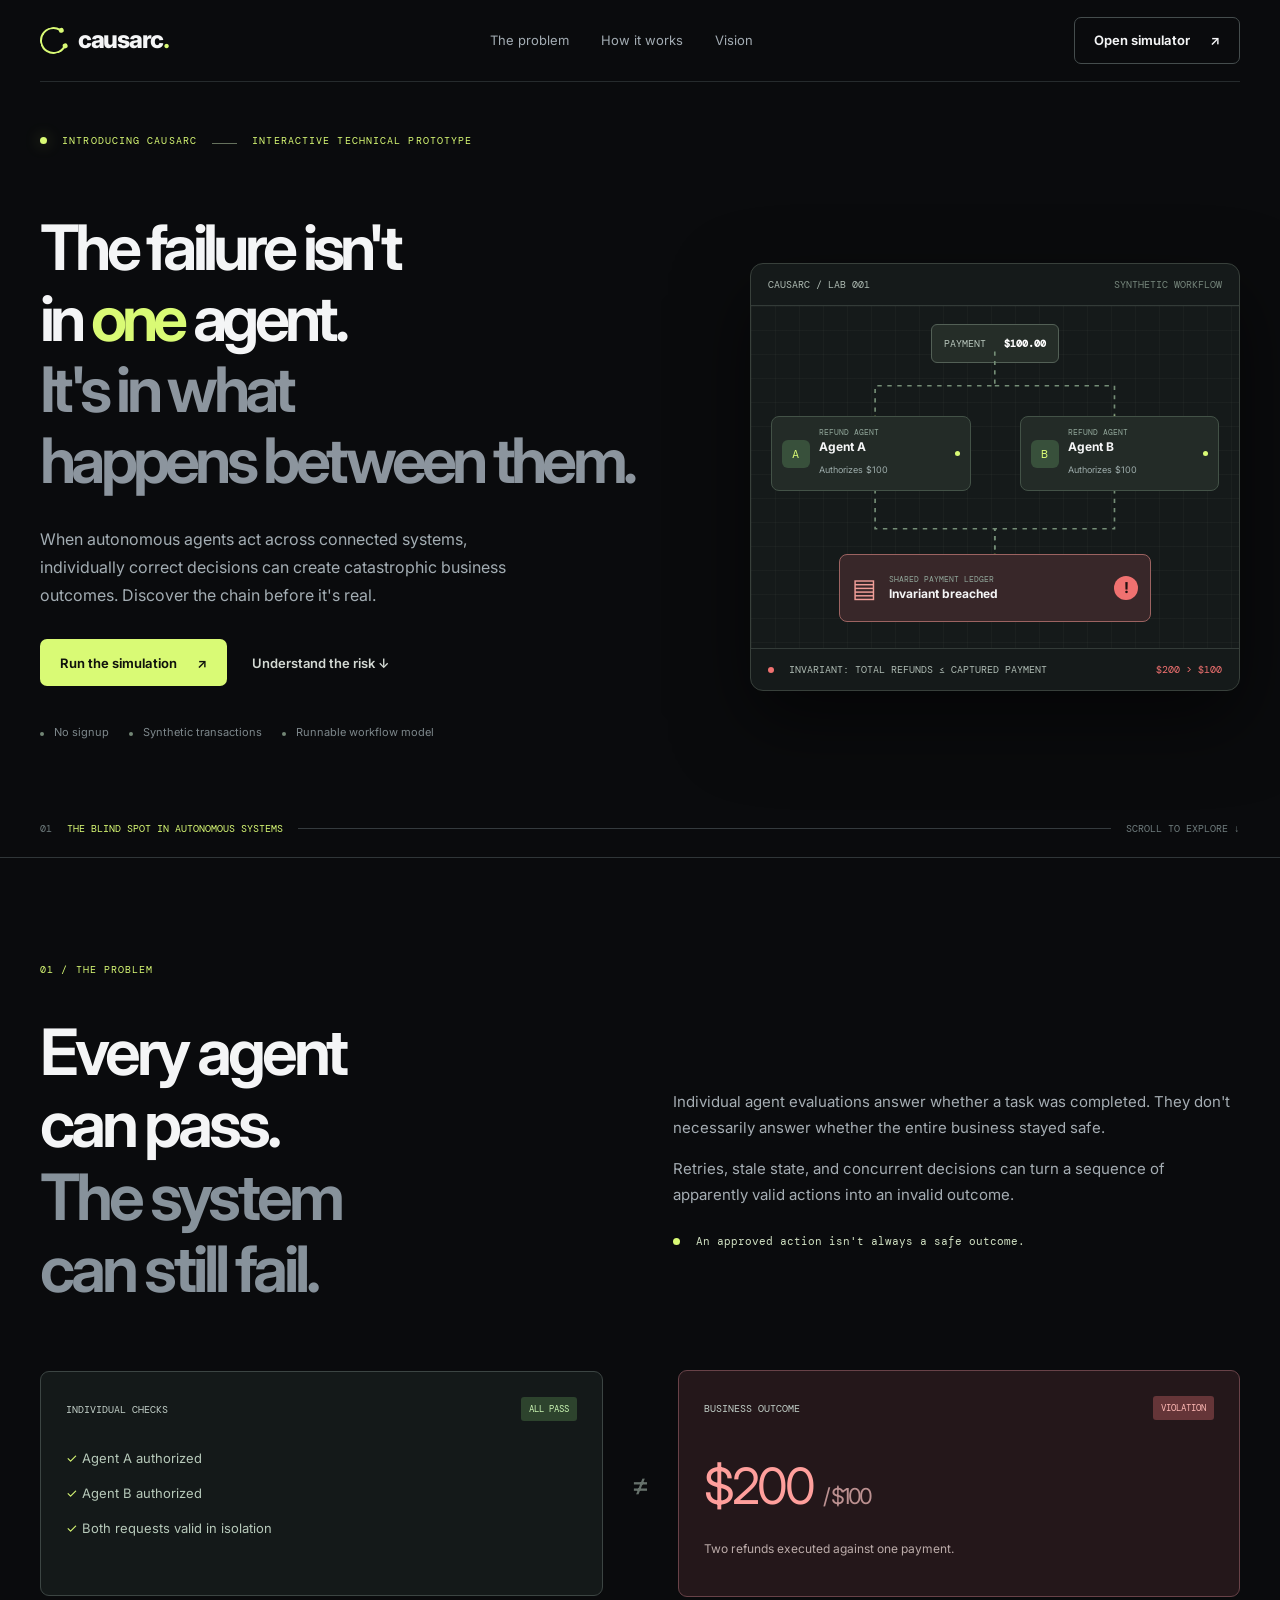
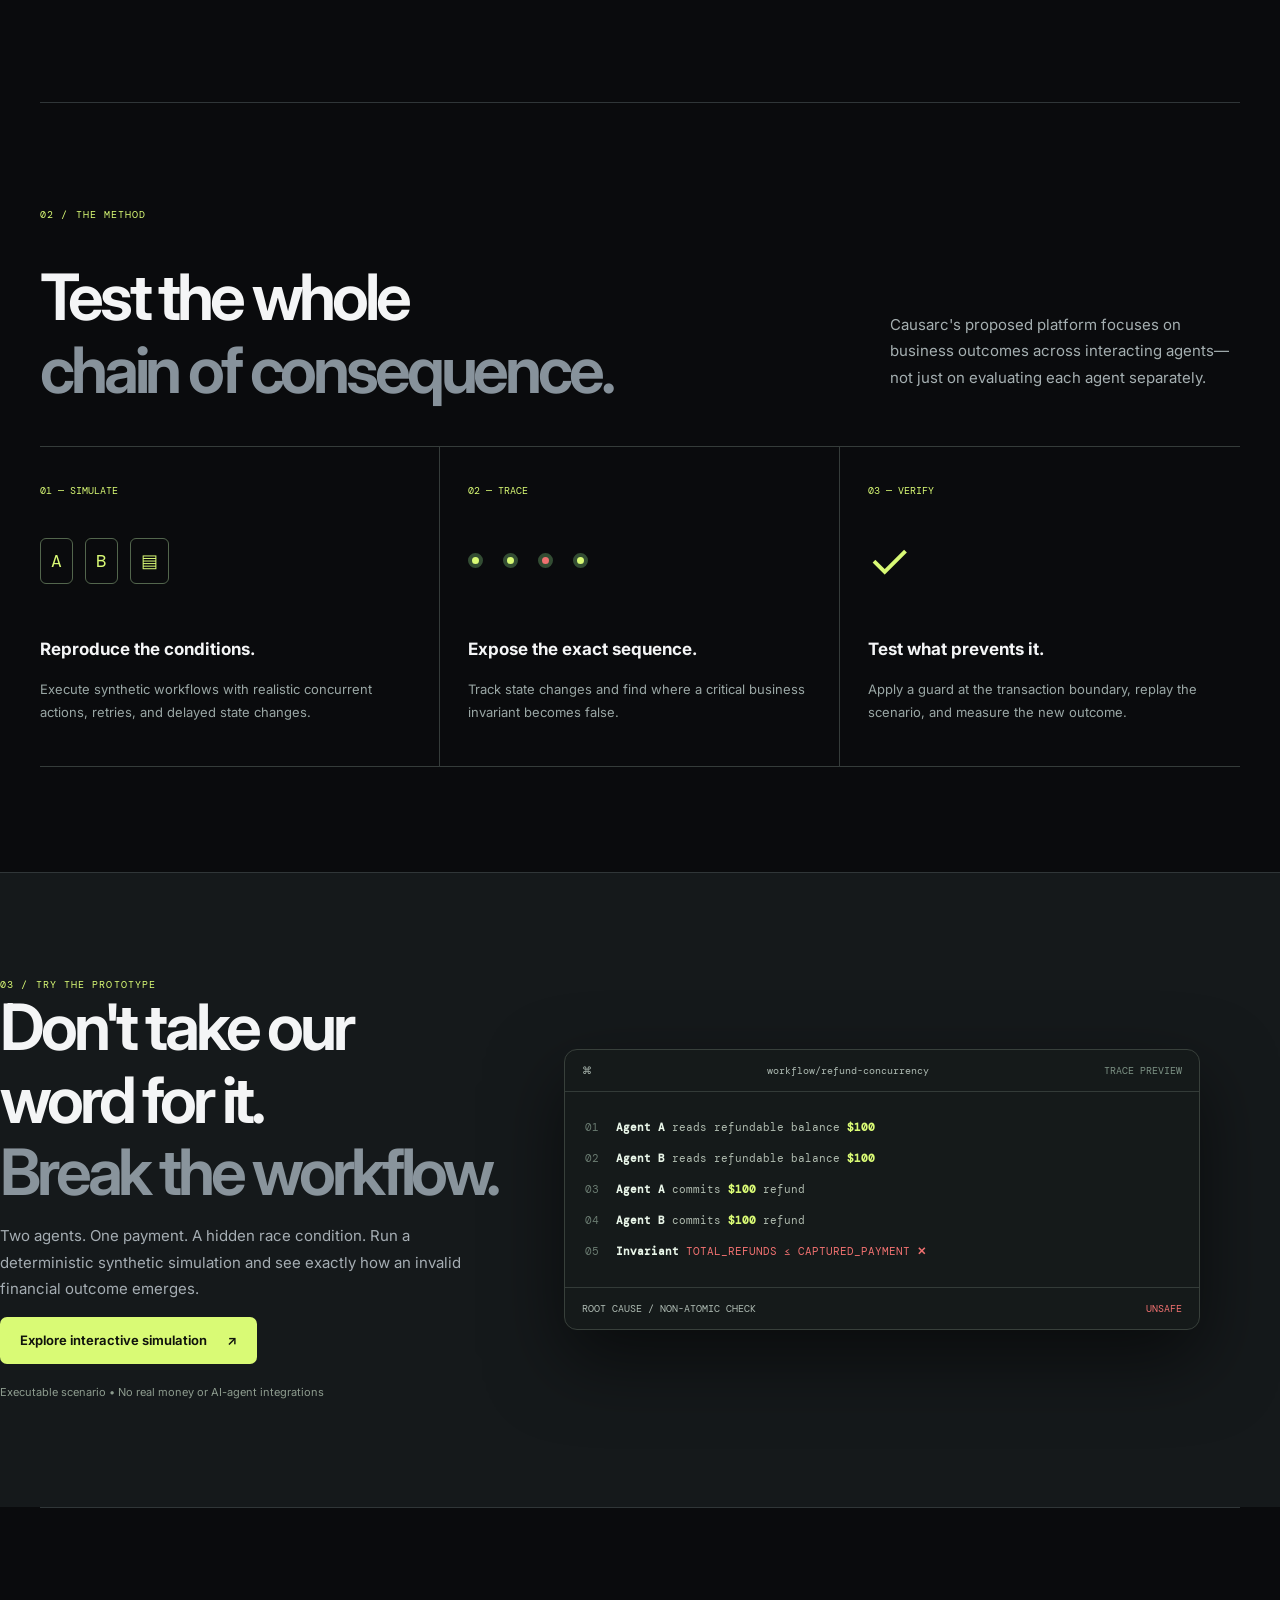
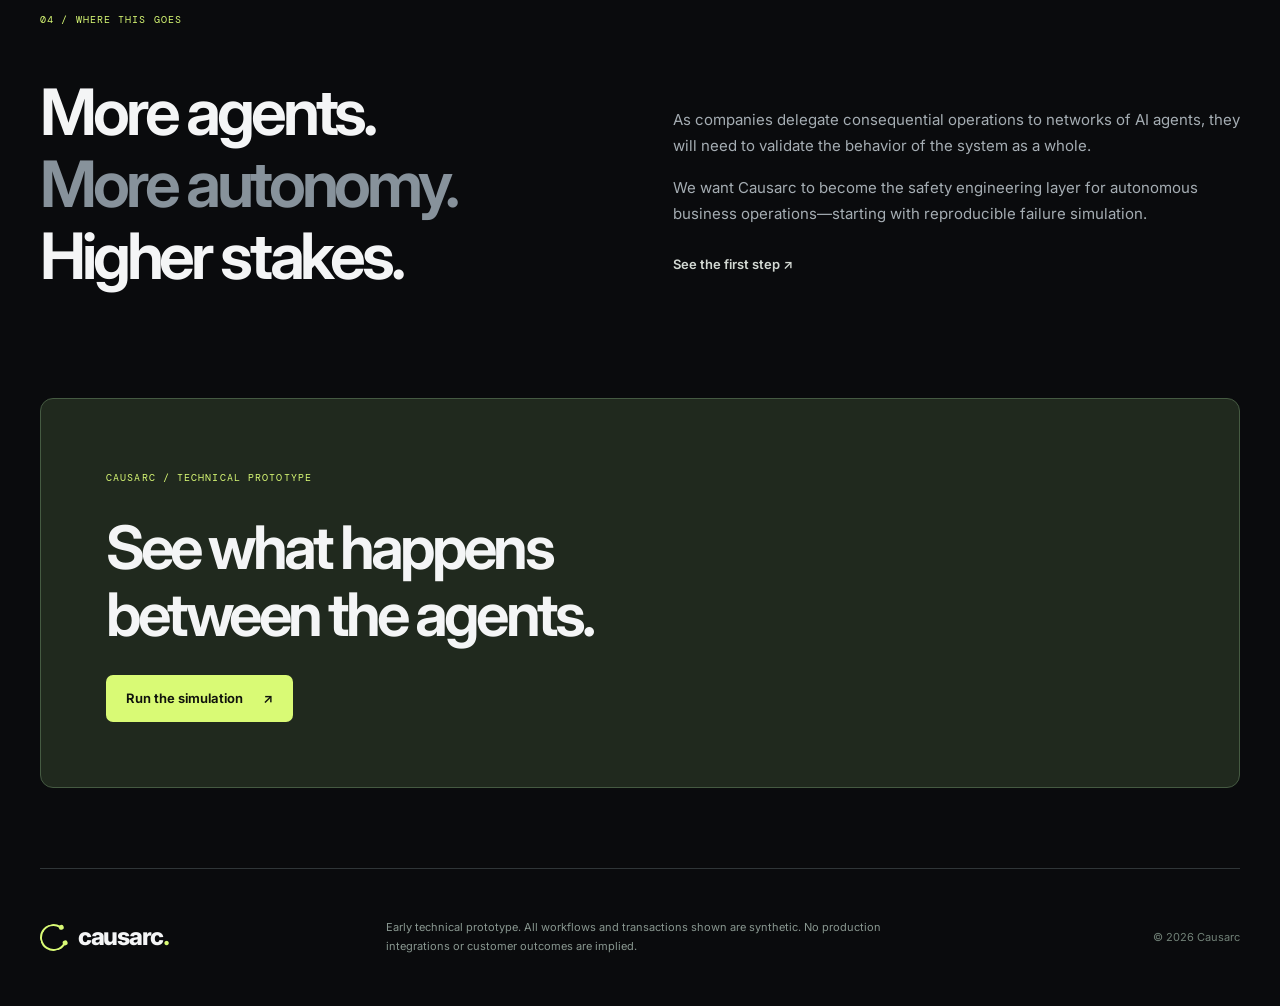
==== index.html @ e21af37d "Build Causarc YC interactive technical prototype" ====
<!doctype html>
<html lang="en">
<head>
  <meta charset="utf-8"/>
  <meta name="viewport" content="width=device-width, initial-scale=1"/>
  <meta name="theme-color" content="#0a0b0d"/>
  <meta name="description" content="Causarc explores cascading business failures in interconnected AI agent workflows. Try an executable synthetic refund safety simulation."/>
  <meta property="og:title" content="Causarc — Safety for autonomous business"/>
  <meta property="og:description" content="The failure isn't in one agent. It's in what happens between them."/>
  <title>Causarc — The Safety Layer for Autonomous Business</title>
  <link rel="icon" href="/assets/favicon.svg" type="image/svg+xml"/>
  <link rel="stylesheet" href="/assets/styles.css"/>
</head>
<body>
  <div class="site-shell">
    <header class="site-header shell-width">
      <a class="brand" href="/" aria-label="Causarc home"><span class="brand-symbol" aria-hidden="true"><span></span></span><span>causarc<span class="brand-period">.</span></span></a>
      <nav class="desktop-nav" aria-label="Main navigation"><a href="#problem">The problem</a><a href="#approach">How it works</a><a href="#vision">Vision</a></nav>
      <a class="button button-outline nav-action" href="/demo/">Open simulator <span aria-hidden="true">↗</span></a>
    </header>
    <main>
      <section class="hero shell-width">
        <div class="hero-topline"><span class="status-led"></span> INTRODUCING CAUSARC <span class="topline-rule"></span> INTERACTIVE TECHNICAL PROTOTYPE</div>
        <div class="hero-grid">
          <div class="hero-copy">
            <h1>The failure isn't<br/>in <em>one</em> agent.<br/><span>It's in what<br/>happens between them.</span></h1>
            <p>When autonomous agents act across connected systems, individually correct decisions can create catastrophic business outcomes. Discover the chain before it's real.</p>
            <div class="hero-buttons"><a class="button button-accent" href="/demo/">Run the simulation <span aria-hidden="true">↗</span></a><a class="link-arrow" href="#problem">Understand the risk <span aria-hidden="true">↓</span></a></div>
            <div class="hero-meta"><span><i></i> No signup</span><span><i></i> Synthetic transactions</span><span><i></i> Runnable workflow model</span></div>
          </div>
          <div class="hero-visual" aria-label="Illustrative synthetic workflow with two connected agents and a shared ledger">
            <div class="visual-top"><span>CAUSARC / LAB 001</span><span class="muted">SYNTHETIC WORKFLOW</span></div>
            <div class="visual-canvas">
              <div class="grid-overlay"></div>
              <div class="flow-source">PAYMENT <strong>$100.00</strong></div>
              <svg class="flow-lines" viewBox="0 0 440 330" preserveAspectRatio="none" aria-hidden="true"><path d="M220 44 V77 H112 V109"/><path d="M220 77 H328 V109"/><path d="M112 177 V215 H220 V242"/><path d="M328 177 V215 H220 V242"/><circle cx="112" cy="109" r="3"/><circle cx="328" cy="109" r="3"/><circle cx="220" cy="242" r="3"/></svg>
              <div class="visual-agent agent-a"><span class="node-icon">A</span><div><small>REFUND AGENT</small><strong>Agent A</strong><span class="node-detail">Authorizes $100</span></div><span class="node-dot"></span></div>
              <div class="visual-agent agent-b"><span class="node-icon">B</span><div><small>REFUND AGENT</small><strong>Agent B</strong><span class="node-detail">Authorizes $100</span></div><span class="node-dot"></span></div>
              <div class="ledger-node"><span class="ledger-icon" aria-hidden="true">▤</span><div><small>SHARED PAYMENT LEDGER</small><strong>Invariant breached</strong></div><span class="ledger-alert">!</span></div>
            </div>
            <div class="visual-bottom"><span><span class="tiny-indicator"></span> INVARIANT: TOTAL REFUNDS ≤ CAPTURED PAYMENT</span><span class="critical-text">$200 &gt; $100</span></div>
          </div>
        </div>
        <div class="hero-bottom-label">01 <span>THE BLIND SPOT IN AUTONOMOUS SYSTEMS</span><span class="hero-bottom-line"></span><span>SCROLL TO EXPLORE ↓</span></div>
      </section>
      <section class="section section-problem" id="problem">
        <div class="shell-width"><div class="section-label">01 / THE PROBLEM</div>
          <div class="problem-grid"><h2>Every agent<br/>can pass.<br/><span>The system<br/>can still fail.</span></h2><div class="problem-body"><p>Individual agent evaluations answer whether a task was completed. They don't necessarily answer whether the entire business stayed safe.</p><p>Retries, stale state, and concurrent decisions can turn a sequence of apparently valid actions into an invalid outcome.</p><div class="problem-rule"><span class="rule-dot"></span> An approved action isn't always a safe outcome.</div></div></div>
          <div class="comparison">
            <div class="compare-panel"><div class="compare-header"><span>INDIVIDUAL CHECKS</span><span class="state-pill neutral">ALL PASS</span></div><div class="checks"><div><span class="checkmark">✓</span> Agent A authorized</div><div><span class="checkmark">✓</span> Agent B authorized</div><div><span class="checkmark">✓</span> Both requests valid in isolation</div></div></div>
            <div class="compare-arrow">≠</div>
            <div class="compare-panel compare-danger"><div class="compare-header"><span>BUSINESS OUTCOME</span><span class="state-pill bad">VIOLATION</span></div><div class="large-money">$200 <span>/ $100</span></div><p>Two refunds executed against one payment.</p></div>
          </div>
        </div>
      </section>
      <section class="section section-approach shell-width" id="approach">
        <div class="section-label">02 / THE METHOD</div><div class="section-heading-row"><h2>Test the whole<br/><span>chain of consequence.</span></h2><p>Causarc's proposed platform focuses on business outcomes across interacting agents—not just on evaluating each agent separately.</p></div>
        <div class="approach-grid">
          <article class="method"><span class="method-count">01 — SIMULATE</span><div class="method-glyph glyph-concurrency" aria-hidden="true"><span>A</span><span>B</span><b>▤</b></div><h3>Reproduce the conditions.</h3><p>Execute synthetic workflows with realistic concurrent actions, retries, and delayed state changes.</p></article>
          <article class="method"><span class="method-count">02 — TRACE</span><div class="method-glyph glyph-trace" aria-hidden="true"><i></i><i></i><i></i><i></i></div><h3>Expose the exact sequence.</h3><p>Track state changes and find where a critical business invariant becomes false.</p></article>
          <article class="method"><span class="method-count">03 — VERIFY</span><div class="method-glyph glyph-verify" aria-hidden="true"><span>✓</span></div><h3>Test what prevents it.</h3><p>Apply a guard at the transaction boundary, replay the scenario, and measure the new outcome.</p></article>
        </div>
      </section>
      <section class="section demo-preview-section" id="demo">
        <div class="shell-width demo-preview-grid"><div><div class="section-label">03 / TRY THE PROTOTYPE</div><h2>Don't take our<br/>word for it.<br/><span>Break the workflow.</span></h2><p>Two agents. One payment. A hidden race condition. Run a deterministic synthetic simulation and see exactly how an invalid financial outcome emerges.</p><a class="button button-accent" href="/demo/">Explore interactive simulation <span aria-hidden="true">↗</span></a><div class="preview-caveat">Executable scenario • No real money or AI-agent integrations</div></div>
          <div class="terminal-preview"><div class="terminal-head"><span class="terminal-symbol">⌘</span> workflow/refund-concurrency <span>TRACE PREVIEW</span></div><div class="terminal-code"><p><span>01</span> <b>Agent A</b> reads refundable balance <strong>$100</strong></p><p><span>02</span> <b>Agent B</b> reads refundable balance <strong>$100</strong></p><p><span>03</span> <b>Agent A</b> commits <strong>$100</strong> refund</p><p><span>04</span> <b>Agent B</b> commits <strong>$100</strong> refund</p><p class="fail-line"><span>05</span> <b>Invariant</b> TOTAL_REFUNDS ≤ CAPTURED_PAYMENT <strong>✕</strong></p></div><div class="terminal-footer"><span>ROOT CAUSE / NON-ATOMIC CHECK</span><span class="terminal-red">UNSAFE</span></div></div>
        </div>
      </section>
      <section class="section vision shell-width" id="vision"><div class="section-label">04 / WHERE THIS GOES</div><div class="vision-grid"><h2>More agents.<br/><em>More autonomy.</em><br/>Higher stakes.</h2><div><p>As companies delegate consequential operations to networks of AI agents, they will need to validate the behavior of the system as a whole.</p><p>We want Causarc to become the safety engineering layer for autonomous business operations—starting with reproducible failure simulation.</p><a class="link-arrow" href="/demo/">See the first step <span aria-hidden="true">↗</span></a></div></div></section>
      <section class="final-cta shell-width"><div class="final-cta-inner"><span class="section-label">CAUSARC / TECHNICAL PROTOTYPE</span><h2>See what happens<br/>between the agents.</h2><a class="button button-accent" href="/demo/">Run the simulation <span aria-hidden="true">↗</span></a></div></section>
    </main>
    <footer class="footer shell-width"><a class="brand" href="/" aria-label="Causarc home"><span class="brand-symbol" aria-hidden="true"><span></span></span><span>causarc<span class="brand-period">.</span></span></a><p>Early technical prototype. All workflows and transactions shown are synthetic. No production integrations or customer outcomes are implied.</p><span>© 2026 Causarc</span></footer>
  </div>
</body>
</html>
---- assets/styles.css ----
@import url('https://fonts.googleapis.com/css2?family=DM+Mono:wght@400;500&family=Inter:wght@400;500;600;700;800&display=swap');
:root{color-scheme:dark;--bg:#0a0b0d;--surface:#131619;--line:#34393c;--white:#f4f5f6;--muted:#a2a9b1;--dim:#7d8790;--lime:#d9fa75;--danger:#f07170;--safe:#6ce3b1;--mono:'DM Mono',monospace}*{box-sizing:border-box}
html{scroll-behavior:smooth}body{margin:0;background:var(--bg);color:var(--white);font:15px/1.6 Inter,Arial,sans-serif;-webkit-font-smoothing:antialiased}a{color:inherit;text-decoration:none}button,input{font:inherit}button{cursor:pointer}button:disabled{cursor:not-allowed}a:focus-visible,button:focus-visible,input:focus-visible,[role="button"]:focus-visible{outline:2px solid var(--lime);outline-offset:3px}::selection{background:var(--lime);color:#080808}[hidden]{display:none!important}p{line-height:1.75}
.site-shell{overflow:hidden}.shell-width{width:min(1240px,calc(100% - 80px));margin-inline:auto}.site-header{display:flex;align-items:center;justify-content:space-between;min-height:82px;border-bottom:1px solid #262b2d;gap:20px}.brand{font-size:24px;font-weight:800;letter-spacing:-1.3px;display:inline-flex;align-items:center;gap:11px}.brand-symbol{width:27px;height:27px;border:2px solid var(--lime);border-right-color:transparent;border-radius:50%;display:inline-block;transform:rotate(-14deg);position:relative}.brand-symbol:before,.brand-symbol:after{position:absolute;content:"";width:5px;height:5px;background:var(--lime);border-radius:50%;right:-1px}.brand-symbol:before{top:1px}.brand-symbol:after{bottom:1px}.brand-period{color:var(--lime)}.desktop-nav{display:flex;gap:32px}.desktop-nav a{color:#a3acb3;font-size:13px}.desktop-nav a:hover,.link-arrow:hover{color:var(--lime)}
.button{display:inline-flex;align-items:center;justify-content:center;gap:20px;padding:12px 19px;min-height:47px;border:1px solid transparent;border-radius:7px;font-weight:650;font-size:13px;transition:background .2s,transform .2s,border-color .2s;white-space:nowrap}.button:hover:not(:disabled){transform:translateY(-2px)}.button-accent{background:var(--lime);color:#10130c}.button-accent:hover{background:#e8ffac}.button-outline{border-color:#454d4d;background:transparent}.button-outline:hover{border-color:var(--lime)}.button-ghost{background:transparent;color:#a9b5ab}.link-arrow{color:#d3d9d3;font-size:13px;font-weight:600}.hero-topline,.section-label,.workspace-card-header,.demo-top-label{font:10px var(--mono);letter-spacing:1.1px;color:var(--lime)}.status-led,.dot-light{display:inline-block;width:7px;height:7px;background:var(--lime);border-radius:50%;margin-right:8px;box-shadow:0 0 15px #d9fa7560}.topline-rule{display:inline-block;width:25px;height:1px;background:#65715d;margin:0 8px}.hero{padding-top:52px}.hero-grid{display:grid;grid-template-columns:minmax(0,1.15fr) minmax(360px,.85fr);gap:48px;align-items:center;padding:65px 0 80px;min-height:650px}.hero-copy h1{font-size:clamp(43px,4.9vw,70px);line-height:1.13;letter-spacing:-.075em;font-weight:650;margin:0}.hero-copy h1 em{font-style:normal;color:var(--lime)}.hero-copy h1 span{color:#8c959e}.hero-copy>p{font-size:16px;color:#a3adb3;max-width:515px;margin:30px 0}.hero-buttons{display:flex;align-items:center;gap:25px}.hero-meta{display:flex;flex-wrap:wrap;gap:20px;margin-top:38px;color:#7d878b;font-size:11px}.hero-meta i{display:inline-block;width:4px;height:4px;background:#738775;border-radius:50%;margin-right:7px}.hero-bottom-label{display:flex;align-items:center;gap:15px;color:#6f7c7d;font:10px var(--mono);padding-bottom:22px}.hero-bottom-label>span:first-child{color:var(--lime)}.hero-bottom-line{height:1px;background:#353b3e;flex:1}
.hero-visual,.terminal-preview{border:1px solid #38403b;border-radius:13px;background:#151a1a;overflow:hidden;box-shadow:0 30px 75px #0008}.visual-top,.visual-bottom,.terminal-head,.terminal-footer{display:flex;align-items:center;justify-content:space-between;gap:12px;padding:14px 17px;border-bottom:1px solid #333b38;font:10px var(--mono);color:#aebbb3}.visual-bottom,.terminal-footer{border-bottom:0;border-top:1px solid #333b38;flex-wrap:wrap}.muted{color:#75857b}.visual-canvas{height:342px;position:relative;overflow:hidden}.grid-overlay{position:absolute;inset:0;pointer-events:none;background-image:linear-gradient(#65746712 1px,transparent 1px),linear-gradient(90deg,#65746712 1px,transparent 1px);background-size:24px 24px}.flow-lines,.demo-wires{position:absolute;inset:0;width:100%;height:100%;pointer-events:none}.flow-lines path,.demo-wires path{fill:none;stroke:#748d76;stroke-width:1.5;stroke-dasharray:4 5}.flow-lines circle{fill:var(--lime)}.flow-source{position:absolute;top:18px;left:50%;transform:translateX(-50%);background:#252d28;border:1px solid #536056;padding:12px;border-radius:6px;color:#b8c6bc;font:10px var(--mono);white-space:nowrap}.flow-source strong{color:white;margin-left:12px}.visual-agent{position:absolute;top:110px;width:41%;min-height:74px;display:flex;align-items:center;gap:9px;background:#232b27;border:1px solid #435247;border-radius:8px;padding:10px}.agent-a{left:4%}.agent-b{right:4%}.node-icon,.graph-avatar{display:grid;place-items:center;border-radius:6px;background:#38503b;color:var(--lime);font:12px var(--mono);width:28px;height:28px;flex:none}.visual-agent small,.ledger-node small,.graph-agent small,.graph-ledger small{font:8px var(--mono);color:#91a69a;display:block}.visual-agent strong,.ledger-node strong{font-size:12px;display:block}.node-detail{font-size:9px;color:#9cabaa}.node-dot{background:var(--lime);width:5px;height:5px;border-radius:50%;margin-left:auto}.ledger-node{position:absolute;bottom:26px;left:18%;right:18%;min-height:67px;background:#382729;border:1px solid #9c6361;border-radius:8px;display:flex;align-items:center;gap:12px;padding:12px}.ledger-icon{font-size:26px;color:#f19e99}.ledger-alert{margin-left:auto;background:var(--danger);color:#211;border-radius:50%;width:24px;height:24px;display:grid;place-items:center;font-weight:700}.critical-text,.terminal-red{color:var(--danger)}.tiny-indicator{display:inline-block;width:6px;height:6px;background:var(--danger);border-radius:50%;margin-right:9px}
.section{border-top:1px solid #303638;padding:105px 0}.section h2,.final-cta h2{font-size:clamp(38px,5vw,66px);letter-spacing:-.065em;line-height:1.13;font-weight:650;margin:0}.section h2 span,.vision h2 em{color:#87929b;font-style:normal}.problem-grid,.vision-grid,.demo-preview-grid{display:grid;grid-template-columns:1fr 1fr;gap:65px;align-items:center;margin-top:40px}.problem-body p,.vision-grid p,.demo-preview-grid p{font-size:15px;color:#a5adb3}.problem-rule{font:11px var(--mono);color:#d0e0c2;margin-top:25px}.rule-dot{display:inline-block;background:var(--lime);border-radius:50%;width:7px;height:7px;margin-right:9px}.comparison{display:grid;grid-template-columns:1fr 75px 1fr;align-items:center;margin-top:65px}.compare-panel{border:1px solid #3c4543;border-radius:9px;background:#141919;padding:25px;min-height:225px}.compare-danger{background:#24171a;border-color:#684248}.compare-header{display:flex;align-items:center;justify-content:space-between;gap:9px;color:#c2cfc8;font:10px var(--mono)}.state-pill{padding:6px 8px;border-radius:3px;font:9px var(--mono)}.neutral{background:#2d432d;color:#cbf7b4}.bad{background:#653538;color:#ffb9b5}.checks{display:grid;gap:14px;margin-top:27px;color:#b7c9ba;font-size:13px}.checkmark{color:var(--lime)}.compare-arrow{text-align:center;font-size:30px;color:#66716b}.large-money{font-size:50px;color:#ff9f9c;letter-spacing:-3px;margin:26px 0 0}.large-money span{font-size:22px;color:#bc9191}.compare-danger p{font-size:12px;color:#bcacaa}
.section-heading-row{display:flex;justify-content:space-between;gap:30px;align-items:end;margin:40px 0}.section-heading-row p{max-width:350px;color:#a5afb1}.approach-grid{display:grid;grid-template-columns:repeat(3,1fr);border-block:1px solid #353c3a}.method{padding:30px 28px;border-right:1px solid #353c3a}.method:first-child{padding-left:0}.method:last-child{border-right:0}.method-count{color:var(--lime);font:10px var(--mono)}.method-glyph{height:120px;display:flex;align-items:center;gap:12px}.glyph-concurrency span,.glyph-concurrency b{border:1px solid #53664d;border-radius:6px;padding:10px;color:var(--lime);font:18px var(--mono)}.glyph-trace i{display:inline-block;width:15px;height:15px;background:var(--lime);border:4px solid #334d33;border-radius:50%;margin-right:8px}.glyph-trace i:nth-child(3){background:var(--danger)}.glyph-verify span{color:var(--lime);font-size:50px}.method h3{font-size:17px;line-height:1.35}.method p{font-size:13px;color:#9aa7a5}.demo-preview-section{background:#15191b}.demo-preview-grid{margin:0;grid-template-columns:.88fr 1.12fr}.demo-preview-grid h2 span{color:#89949c}.preview-caveat{font-size:11px;margin-top:20px;color:#8d9b8e}.terminal-head span:last-child{color:#7c9184}.terminal-code{padding:15px 20px}.terminal-code p{font:11px/1.8 var(--mono);color:#afbbaf;margin:11px 0}.terminal-code p span{color:#697a70;margin-right:10px}.terminal-code b{color:#e8f5e8}.terminal-code strong{color:var(--lime)}.terminal-code .fail-line{color:var(--danger)}.terminal-code .fail-line strong{color:var(--danger)}.vision-grid{margin-top:50px}.vision-grid em{font-style:normal}.vision-grid .link-arrow{display:inline-block;margin-top:12px}.final-cta{padding-bottom:80px}.final-cta-inner{background:#20291e;border:1px solid #455a42;border-radius:13px;padding:65px;position:relative;overflow:hidden}.final-cta h2{font-size:clamp(38px,4.8vw,60px);margin:26px 0}.footer{padding:38px 0;border-top:1px solid #303638;display:flex;align-items:center;gap:34px;justify-content:space-between}.footer p{max-width:550px;color:#899790;font-size:11px}.footer>span{font-size:11px;color:#718177}
.demo-main{padding-top:62px}.demo-intro{display:flex;align-items:end;justify-content:space-between;gap:20px;margin-bottom:35px}.demo-intro h1{font-size:clamp(32px,3.8vw,53px);line-height:1.13;letter-spacing:-.06em;margin:16px 0}.demo-intro h1 span{color:#a2abb0}.demo-intro p{font-size:13px;color:#9ba8a7;max-width:680px}.demo-status{white-space:nowrap;border:1px solid #425045;color:var(--lime);font:10px var(--mono);padding:12px;border-radius:5px}.demo-status.failed{border-color:#87494b;color:var(--danger)}.demo-status.failed .status-led{background:var(--danger)}.demo-status.passed{border-color:#388268;color:var(--safe)}.demo-status.passed .status-led{background:var(--safe)}.workspace{display:grid;grid-template-columns:minmax(245px,.8fr) minmax(365px,1.5fr) minmax(225px,.8fr);gap:13px}.workspace-card{background:#15191b;border:1px solid #343d3a;border-radius:10px;min-width:0;overflow:hidden}.workspace-card-header{padding:16px;border-bottom:1px solid #303a34;color:var(--lime);display:flex;align-items:center;justify-content:space-between;gap:9px;font-size:9px}.small-square{color:#a5b5a5}.controls-panel{padding-bottom:18px}.controls-panel h2{font-size:20px;margin:20px 17px 0}.panel-subtitle{color:#8e9c93;font-size:11px;padding:0 17px;margin:5px 0 24px}.control-group{border:0;padding:0;margin:0 15px 24px;min-width:0}.control-group label,.control-group legend{display:flex;justify-content:space-between;color:#d8e2d9;font-size:11px;margin-bottom:9px}.control-group label span{color:#839286}.amount-input{display:flex;background:#0b0e0e;border:1px solid #3d4a41;border-radius:6px;align-items:center;padding:0 12px;color:#a0afa5}.amount-input input{border:0;background:transparent;color:white;width:100%;min-width:0;outline:0;padding:10px;font:15px var(--mono)}.segmented{display:grid;grid-template-columns:1fr 1fr;gap:4px;background:#101513;border-radius:6px;padding:4px}.segmented label{margin:0;cursor:pointer}.segmented input{position:absolute;opacity:0}.segmented label span{display:block;text-align:center;padding:9px 3px;border-radius:4px;font-size:10px;color:#899a8b}.segmented input:checked+span{background:#354a34;color:var(--lime)}.control-help{color:#87978e;font-size:10px;margin:8px 0 0}.switch-row{display:flex;align-items:center;justify-content:space-between;gap:11px;margin:0 16px 19px}.switch-row label{font-size:12px;font-weight:600}.switch-row p{font-size:10px;color:#87978c;margin:4px 0}.switch{position:relative}.switch input{position:absolute;opacity:0}.switch-track{display:block;width:42px;height:24px;border-radius:20px;background:#4b514b;position:relative}.switch-track:after{content:"";position:absolute;width:18px;height:18px;background:#e1e4dc;border-radius:50%;top:3px;left:3px;transition:left .2s}.switch input:checked+.switch-track{background:#718c34}.switch input:checked+.switch-track:after{left:21px}.controls-panel>.button{display:flex;width:calc(100% - 30px);margin:8px 15px}.disclosure{margin:20px 16px 0;display:flex;gap:8px;color:#85918a;font-size:9px;line-height:1.6}.disclosure .dot-light{flex:none;margin-top:5px}.error-message{color:#ffaaa1;padding:0 15px;font-size:11px}.graph-area{height:420px;position:relative;overflow:hidden}.graph-payment{position:absolute;top:29px;left:50%;transform:translateX(-50%);border:1px solid #4c5f50;background:#2a342b;padding:11px 19px;border-radius:6px;text-align:center;white-space:nowrap}.graph-payment small{font:8px var(--mono);color:#9baf9d;display:block}.graph-payment strong{font:15px var(--mono)}.graph-agent{position:absolute;top:39%;width:38%;min-height:85px;background:#262f2b;border:1px solid #445649;border-radius:8px;display:flex;align-items:center;padding:11px;gap:9px;transition:border-color .2s,background .2s}.graph-a{left:4%}.graph-b{right:4%}.graph-agent strong{font-size:12px;display:block}.graph-agent span:not(.graph-avatar){font-size:10px;color:#9bac9f}.graph-agent i,.graph-ledger i{width:6px;height:6px;border-radius:50%;background:#6a8270;margin-left:auto}.graph-agent.active,.graph-ledger.active{border-color:var(--lime);background:#304030}.graph-agent.active i,.graph-ledger.active i{background:var(--lime)}.graph-ledger{position:absolute;bottom:35px;left:20%;right:20%;min-height:64px;display:flex;align-items:center;gap:10px;padding:10px 14px;border:1px solid #445249;border-radius:8px;background:#252c29}.graph-ledger>span{font-size:24px;color:#a0b7aa}.graph-ledger strong{font-size:12px;display:block}.graph-ledger.breached{border-color:var(--danger);background:#392426}.graph-ledger.breached i{background:var(--danger)}.graph-ledger.safe{border-color:var(--safe)}.graph-ledger.safe i{background:var(--safe)}.canvas-legend{border-top:1px solid #333d38;padding:13px 15px;display:flex;gap:13px;flex-wrap:wrap;font:9px var(--mono);color:#87958d}.canvas-legend i{display:inline-block;width:6px;height:6px;border-radius:50%;margin-right:6px}.legend-lime{background:var(--lime)}.legend-red{background:var(--danger)}.legend-green{background:var(--safe)}
.state-status{padding:18px;color:#889a8d;font:10px var(--mono)}.state-status.failed{color:var(--danger)}.state-status.passed{color:var(--safe)}.big-state{padding:0 18px 21px;border-bottom:1px solid #34403a}.big-state small{font:9px var(--mono);color:#9ab19e;display:block}.big-state strong{font-size:34px;letter-spacing:-2px;display:block;margin:10px 0 3px}.big-state strong.failed{color:var(--danger)}.big-state strong.passed{color:var(--safe)}.big-state>span{font-size:10px;color:#84948c}.state-row{padding:16px 17px 0;display:flex;justify-content:space-between;gap:8px;color:#9ca99e;font-size:11px}.state-row strong{color:white;font:11px var(--mono)}.invariant-box{margin:24px 15px 14px;padding:13px 10px;border:1px solid #415348;border-radius:6px;background:#0c1110}.invariant-box>span{font:9px var(--mono);color:#879d8e}.invariant-box code{display:block;font:10px var(--mono);color:#e0eae0;margin:12px 0;overflow-wrap:anywhere}.invariant-box>div{font:10px var(--mono);color:#899c90}.invariant-box>div.failed{color:var(--danger)}.invariant-box>div.passed{color:var(--safe)}.button-safeguard{margin:0 15px 20px;width:calc(100% - 30px);white-space:normal;background:#243623;border-color:#4b6145;color:var(--lime);font-size:10px}.button-safeguard:disabled{opacity:.4}.results-grid{display:grid;grid-template-columns:1.38fr 1fr;gap:13px;margin-top:13px}.trace-toolbar{padding:19px;display:flex;align-items:center;justify-content:space-between;gap:10px}.trace-toolbar h2{font-size:17px;margin:0}.trace-toolbar p{color:#839188;font-size:11px;margin:5px 0}.trace-actions{display:flex;gap:7px}.small-action{background:#232d27;color:#bfcec1;border:1px solid #3d4d41;border-radius:5px;padding:10px;font:10px var(--mono)}.small-action:disabled{opacity:.4}.trace-list{list-style:none;margin:0 16px 24px;padding:0;max-height:400px;overflow:auto}.trace-list li{border-bottom:1px solid #313b35;padding:13px 9px;display:flex;gap:12px;color:#b7c9bb;font-size:11px;cursor:pointer}.trace-list li:last-child{border:0}.trace-list li.selected{background:#2b3c2f}.trace-list li.trace-empty{color:#8b998d;cursor:default}.trace-number{font:10px var(--mono);color:#87958c}.trace-main{flex:1;min-width:0}.trace-title{display:flex;flex-wrap:wrap;gap:10px}.trace-actor{font:9px var(--mono);color:var(--lime)}.trace-title strong{font-size:11px}.trace-description{font-size:10px;color:#91a196;margin-top:5px}.trace-status{font:9px var(--mono);color:#9ba8a0}.trace-status.breach{color:var(--danger)}.trace-status.safe{color:var(--safe)}.trace-status.blocked{color:#e4bb7c}.analysis-empty{text-align:center;padding:42px 27px}.analysis-glyph{font-size:50px;color:#607965}.analysis-empty h2{font-size:17px}.analysis-empty p{color:#85968b;font-size:12px}.findings-panel #analysisResult{padding:20px}.analysis-verdict{display:inline-flex;background:#412829;color:#ffadad;padding:8px;font:10px var(--mono);border-radius:4px}.analysis-verdict.passed{background:#243c2c;color:var(--safe)}.findings-panel h2{font-size:25px;letter-spacing:-.04em;line-height:1.25}.findings-panel #analysisExplanation{font-size:12px;color:#a0b1a5}.analysis-rule{margin:20px 0;background:#0b100e;border:1px solid #394c3e;border-radius:6px;padding:15px}.analysis-rule small{font:9px var(--mono);color:#8e9f91;display:block;margin-bottom:11px}.analysis-rule code{font:11px var(--mono);overflow-wrap:anywhere}.comparison-small{background:#213223;border-left:2px solid var(--safe);padding:12px;white-space:pre-line;font:11px/1.8 var(--mono);margin:14px 0}.demo-footnote{display:flex;justify-content:space-between;align-items:center;gap:25px;margin:30px 0 75px}.demo-footnote span{font:10px var(--mono);color:var(--lime);white-space:nowrap}.demo-footnote p{color:#8f9e91;font-size:11px;max-width:600px}
@media(max-width:1160px){.workspace{grid-template-columns:260px minmax(0,1fr)}.state-panel{grid-column:1/-1}.hero-grid{grid-template-columns:1fr 1fr;gap:25px}.hero-copy h1{font-size:clamp(40px,4.6vw,61px)}}@media(max-width:800px){.shell-width{width:calc(100% - 36px)}.site-header{min-height:72px}.desktop-nav{display:none}.hero-grid,.problem-grid,.vision-grid,.demo-preview-grid{grid-template-columns:1fr;gap:38px;min-height:auto}.hero-grid{padding:45px 0 65px}.hero-copy h1{font-size:clamp(42px,7vw,62px)}.hero-visual{max-width:540px;width:100%;margin:auto}.section{padding:75px 0}.comparison{grid-template-columns:1fr 40px 1fr}.section-heading-row{display:block}.approach-grid{grid-template-columns:1fr}.method,.method:first-child{padding:27px 0;border-bottom:1px solid #303f34;border-right:0}.footer{flex-wrap:wrap}.workspace{grid-template-columns:1fr}.results-grid{grid-template-columns:1fr}.demo-intro{display:block}.demo-status{display:inline-flex;margin-top:15px}.demo-main{padding-top:35px}}@media(max-width:550px){.shell-width{width:calc(100% - 30px)}.site-header{min-height:66px}.brand{font-size:21px}.nav-action{font-size:10px;padding:8px}.hero-topline{font-size:8px}.hero-copy h1{font-size:clamp(37px,9.5vw,50px)}.hero-copy h1 br{display:none}.hero-copy h1 span{display:block}.hero-copy>p{font-size:14px}.hero-buttons{display:flex;align-items:flex-start;flex-direction:column;gap:20px}.hero-meta{gap:12px;font-size:10px}.visual-canvas{height:310px}.visual-agent{width:44%;top:104px;gap:5px;padding:7px}.agent-a{left:3%}.agent-b{right:3%}.visual-agent strong{font-size:11px}.visual-agent small{font-size:7px}.visual-agent .node-detail{font-size:8px}.node-icon{width:22px;height:24px;font-size:10px}.ledger-node{left:13%;right:13%}.visual-bottom{font-size:8px}.hero-bottom-label{font-size:8px}.hero-bottom-label>span:last-child{display:none}.section h2{font-size:42px}.comparison{display:block}.compare-arrow{padding:10px}.compare-panel{min-height:auto}.section-heading-row{margin:30px 0}.terminal-code{padding:12px 9px}.terminal-code p{font-size:9px}.final-cta-inner{padding:40px 20px}.footer{display:grid;gap:10px}.demo-intro h1{font-size:34px}.demo-intro p{font-size:12px}.graph-area{height:360px}.graph-agent{top:39%;padding:8px;gap:5px;min-height:76px}.graph-avatar{width:22px;height:22px;font-size:10px}.graph-agent strong{font-size:11px}.graph-agent small{font-size:7px}.graph-agent span:not(.graph-avatar){font-size:8px}.graph-ledger{left:17%;right:17%;bottom:28px}.graph-ledger strong{font-size:11px}.graph-ledger small{font-size:7px}.trace-toolbar{display:block}.trace-actions{margin-top:12px}.trace-list{margin:0 8px 18px}.demo-footnote{display:block}.demo-footnote p{margin-top:10px}.canvas-legend{font-size:8px}}@media(prefers-reduced-motion:reduce){html{scroll-behavior:auto}*,*:before,*:after{transition:none!important;animation:none!important}}
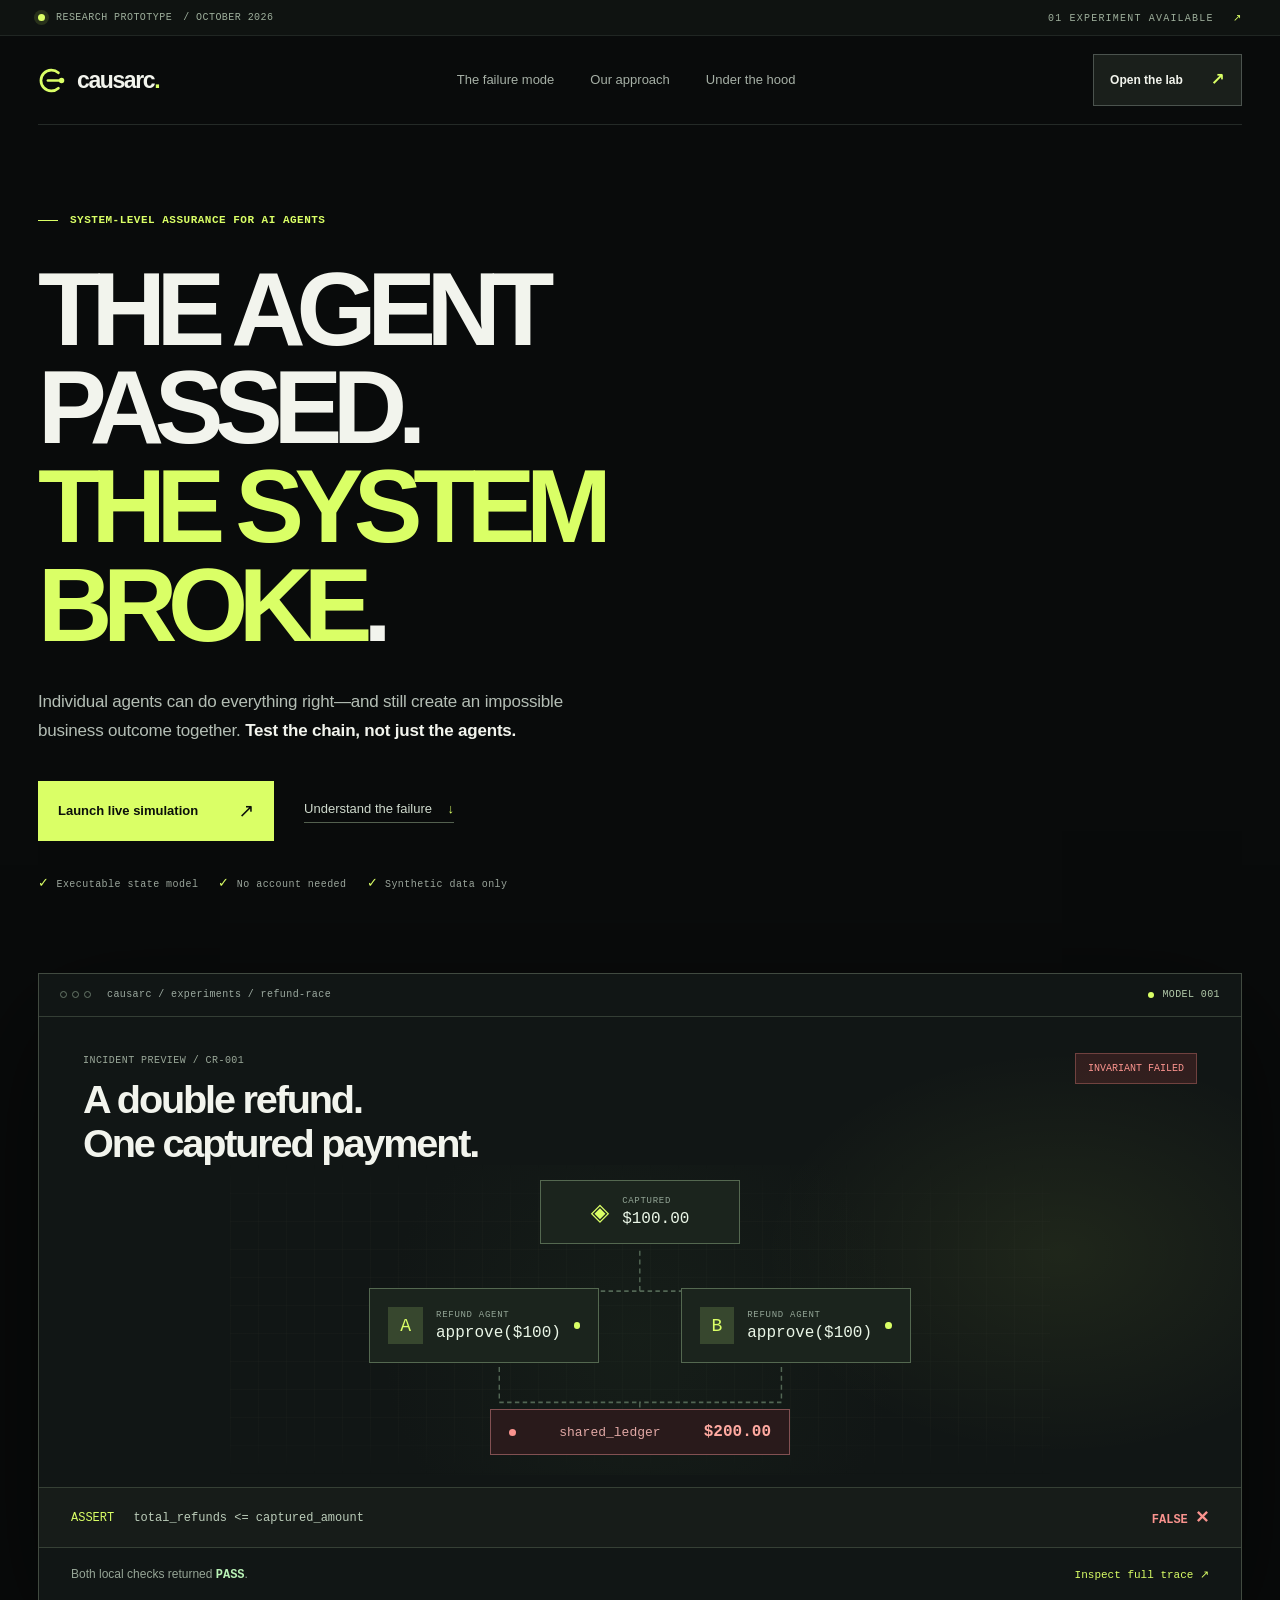
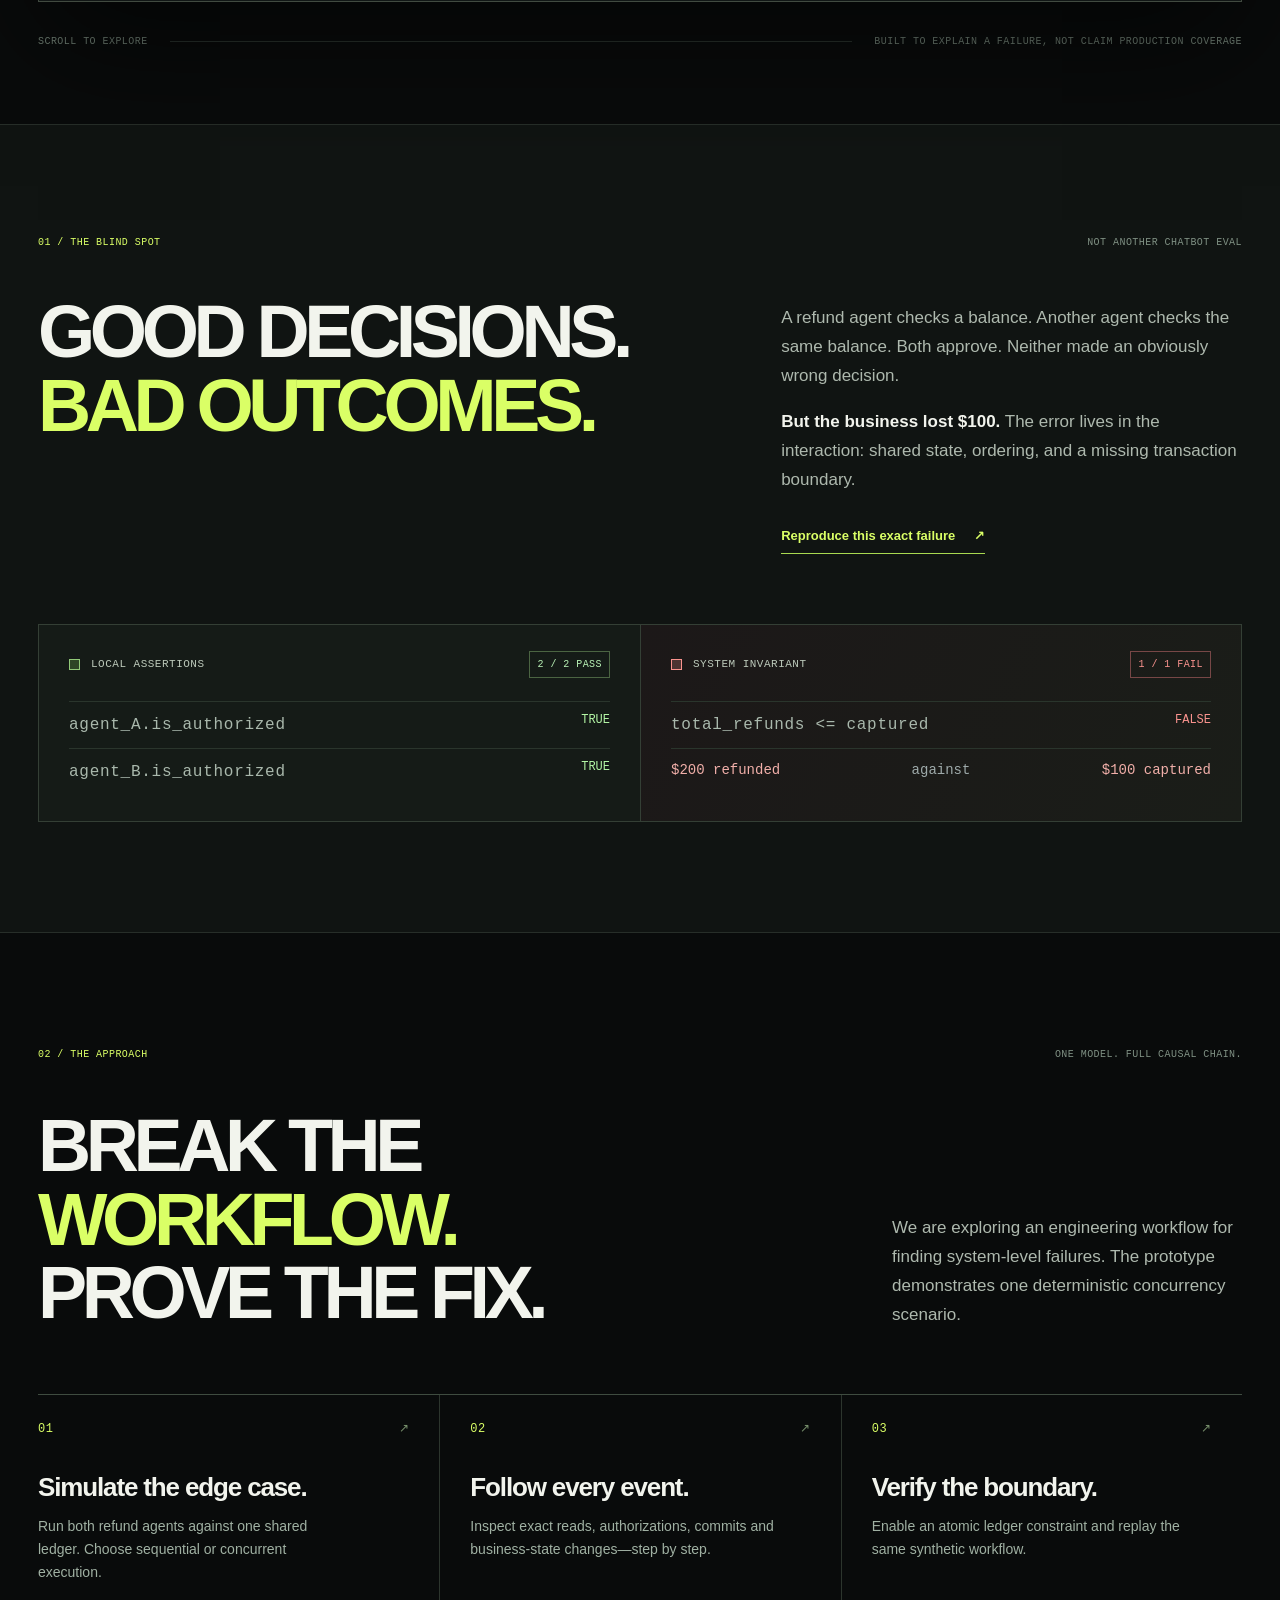
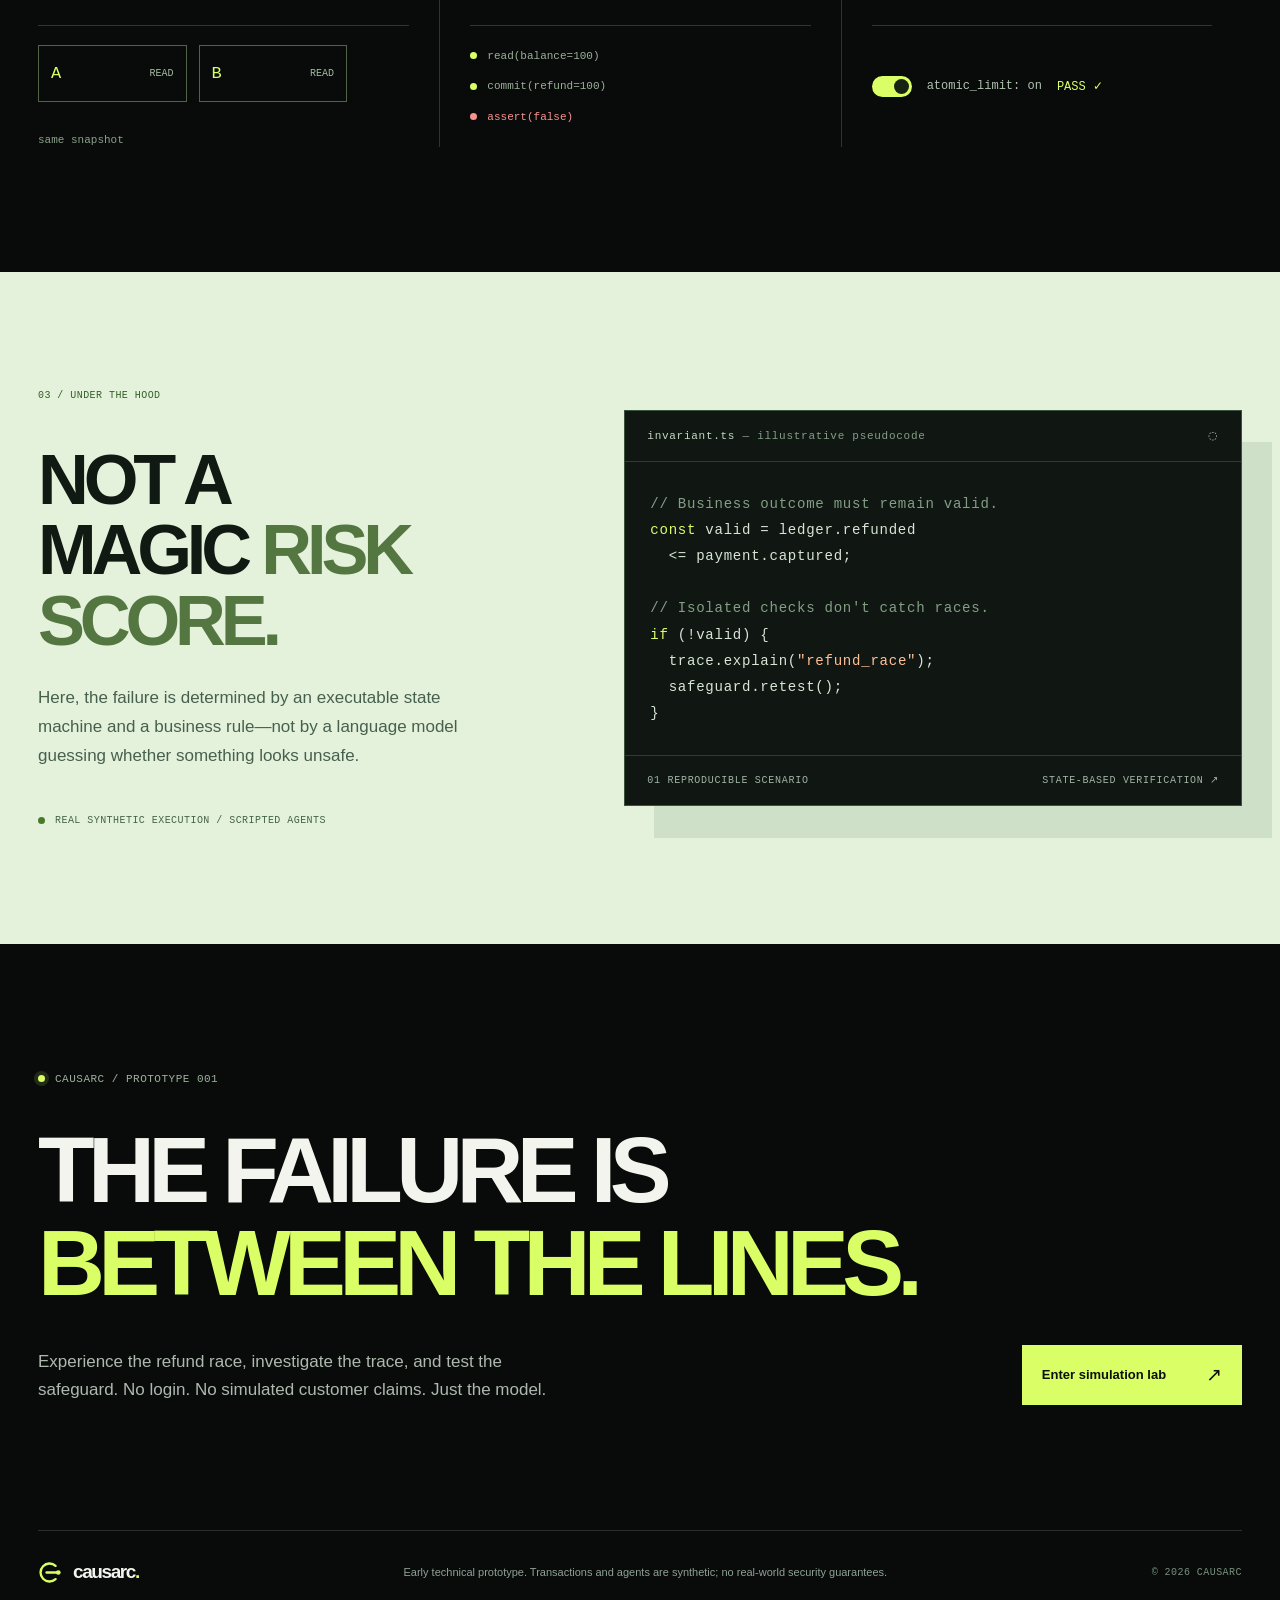
==== commit 7d1ce639: "Redesign Causarc with product-led incident lab and responsive developer UX" ====
--- a/index.html
+++ b/index.html
@@ -1,75 +1,64 @@
 <!doctype html>
 <html lang="en">
 <head>
-  <meta charset="utf-8"/>
-  <meta name="viewport" content="width=device-width, initial-scale=1"/>
-  <meta name="theme-color" content="#0a0b0d"/>
-  <meta name="description" content="Causarc explores cascading business failures in interconnected AI agent workflows. Try an executable synthetic refund safety simulation."/>
-  <meta property="og:title" content="Causarc — Safety for autonomous business"/>
-  <meta property="og:description" content="The failure isn't in one agent. It's in what happens between them."/>
-  <title>Causarc — The Safety Layer for Autonomous Business</title>
-  <link rel="icon" href="/assets/favicon.svg" type="image/svg+xml"/>
-  <link rel="stylesheet" href="/assets/styles.css"/>
+  <meta charset="utf-8" />
+  <meta name="viewport" content="width=device-width,initial-scale=1" />
+  <meta name="theme-color" content="#090b0b" />
+  <meta name="description" content="Causarc is a technical prototype for detecting business failures between autonomous agents. Explore an executable synthetic refund-race simulation." />
+  <meta property="og:title" content="Causarc — Test what happens between agents" />
+  <meta property="og:description" content="Individually correct. Systemically unsafe. Run the technical prototype." />
+  <title>Causarc — Test what happens between agents</title>
+  <link rel="icon" href="/assets/favicon.svg" type="image/svg+xml" />
+  <link rel="stylesheet" href="/assets/styles.css" />
 </head>
-<body>
-  <div class="site-shell">
-    <header class="site-header shell-width">
-      <a class="brand" href="/" aria-label="Causarc home"><span class="brand-symbol" aria-hidden="true"><span></span></span><span>causarc<span class="brand-period">.</span></span></a>
-      <nav class="desktop-nav" aria-label="Main navigation"><a href="#problem">The problem</a><a href="#approach">How it works</a><a href="#vision">Vision</a></nav>
-      <a class="button button-outline nav-action" href="/demo/">Open simulator <span aria-hidden="true">↗</span></a>
-    </header>
-    <main>
-      <section class="hero shell-width">
-        <div class="hero-topline"><span class="status-led"></span> INTRODUCING CAUSARC <span class="topline-rule"></span> INTERACTIVE TECHNICAL PROTOTYPE</div>
-        <div class="hero-grid">
-          <div class="hero-copy">
-            <h1>The failure isn't<br/>in <em>one</em> agent.<br/><span>It's in what<br/>happens between them.</span></h1>
-            <p>When autonomous agents act across connected systems, individually correct decisions can create catastrophic business outcomes. Discover the chain before it's real.</p>
-            <div class="hero-buttons"><a class="button button-accent" href="/demo/">Run the simulation <span aria-hidden="true">↗</span></a><a class="link-arrow" href="#problem">Understand the risk <span aria-hidden="true">↓</span></a></div>
-            <div class="hero-meta"><span><i></i> No signup</span><span><i></i> Synthetic transactions</span><span><i></i> Runnable workflow model</span></div>
-          </div>
-          <div class="hero-visual" aria-label="Illustrative synthetic workflow with two connected agents and a shared ledger">
-            <div class="visual-top"><span>CAUSARC / LAB 001</span><span class="muted">SYNTHETIC WORKFLOW</span></div>
-            <div class="visual-canvas">
-              <div class="grid-overlay"></div>
-              <div class="flow-source">PAYMENT <strong>$100.00</strong></div>
-              <svg class="flow-lines" viewBox="0 0 440 330" preserveAspectRatio="none" aria-hidden="true"><path d="M220 44 V77 H112 V109"/><path d="M220 77 H328 V109"/><path d="M112 177 V215 H220 V242"/><path d="M328 177 V215 H220 V242"/><circle cx="112" cy="109" r="3"/><circle cx="328" cy="109" r="3"/><circle cx="220" cy="242" r="3"/></svg>
-              <div class="visual-agent agent-a"><span class="node-icon">A</span><div><small>REFUND AGENT</small><strong>Agent A</strong><span class="node-detail">Authorizes $100</span></div><span class="node-dot"></span></div>
-              <div class="visual-agent agent-b"><span class="node-icon">B</span><div><small>REFUND AGENT</small><strong>Agent B</strong><span class="node-detail">Authorizes $100</span></div><span class="node-dot"></span></div>
-              <div class="ledger-node"><span class="ledger-icon" aria-hidden="true">▤</span><div><small>SHARED PAYMENT LEDGER</small><strong>Invariant breached</strong></div><span class="ledger-alert">!</span></div>
-            </div>
-            <div class="visual-bottom"><span><span class="tiny-indicator"></span> INVARIANT: TOTAL REFUNDS ≤ CAPTURED PAYMENT</span><span class="critical-text">$200 &gt; $100</span></div>
-          </div>
+<body class="landing-page">
+  <a class="skip-link" href="#main">Skip to main content</a>
+  <div class="topline"><div class="container topline-inner"><span class="eyebrow"><span class="signal-dot"></span> RESEARCH PROTOTYPE <span class="topline-hide">/ OCTOBER 2026</span></span><span>01 EXPERIMENT AVAILABLE <span class="topline-arrow">↗</span></span></div></div>
+  <header class="main-nav container">
+    <a href="/" class="brand" aria-label="Causarc home"><span class="brand-mark" aria-hidden="true"><svg viewBox="0 0 32 32" fill="none"><path d="M22.5 7.5A11.5 11.5 0 1 0 22.5 24.5" stroke="currentColor" stroke-width="3" stroke-linecap="round"/><path d="M11 16h15" stroke="currentColor" stroke-width="3" stroke-linecap="round"/><circle cx="26" cy="16" r="3" fill="currentColor"/></svg></span><span>causarc<span class="brand-stop">.</span></span></a>
+    <nav class="nav-links" aria-label="Main navigation"><a href="#problem">The failure mode</a><a href="#method">Our approach</a><a href="#architecture">Under the hood</a></nav>
+    <a class="nav-launch" href="/demo/">Open the lab <span aria-hidden="true">↗</span></a>
+  </header>
+  <main id="main">
+    <section class="hero container">
+      <div class="hero-copy">
+        <div class="hero-brow"><span class="dash-line"></span> SYSTEM-LEVEL ASSURANCE FOR AI AGENTS</div>
+        <h1>THE AGENT<br/>PASSED.<br/><span>THE SYSTEM<br/>BROKE<span class="ink-period">.</span></span></h1>
+        <p class="hero-sub">Individual agents can do everything right—and still create an impossible business outcome together. <strong>Test the chain, not just the agents.</strong></p>
+        <div class="hero-actions"><a href="/demo/" class="primary-button">Launch live simulation <span aria-hidden="true">↗</span></a><a class="text-action" href="#problem">Understand the failure <span aria-hidden="true">↓</span></a></div>
+        <div class="hero-proof"><span><span class="proof-icon">✓</span> Executable state model</span><span><span class="proof-icon">✓</span> No account needed</span><span><span class="proof-icon">✓</span> Synthetic data only</span></div>
+      </div>
+      <a class="hero-product" href="/demo/" aria-label="Open the synthetic refund-race simulator">
+        <div class="window-bar"><div class="window-dots" aria-hidden="true"><i></i><i></i><i></i></div><span>causarc / experiments / refund-race</span><span class="live-state"><i></i> MODEL 001</span></div>
+        <div class="hero-product-heading"><div><div class="mini-eyebrow">INCIDENT PREVIEW / CR-001</div><h2>A double refund.<br/>One captured payment.</h2></div><span class="issue-badge">INVARIANT FAILED</span></div>
+        <div class="product-diagram" aria-hidden="true">
+          <svg class="product-wire" viewBox="0 0 500 182" preserveAspectRatio="none"><path d="M250 33V65H124V83M250 65H377V83M124 125V153H250V169M377 125V153H250V169"/></svg>
+          <div class="diagram-head"><span class="diagram-glyph">◈</span><div><small>CAPTURED</small><strong>$100.00</strong></div></div>
+          <div class="diagram-agent agent-left"><span class="agent-index">A</span><div><small>REFUND AGENT</small><strong>approve($100)</strong></div><span class="green-led"></span></div>
+          <div class="diagram-agent agent-right"><span class="agent-index">B</span><div><small>REFUND AGENT</small><strong>approve($100)</strong></div><span class="green-led"></span></div>
+          <div class="diagram-end"><span class="red-led"></span> shared_ledger <strong>$200.00</strong></div>
         </div>
-        <div class="hero-bottom-label">01 <span>THE BLIND SPOT IN AUTONOMOUS SYSTEMS</span><span class="hero-bottom-line"></span><span>SCROLL TO EXPLORE ↓</span></div>
-      </section>
-      <section class="section section-problem" id="problem">
-        <div class="shell-width"><div class="section-label">01 / THE PROBLEM</div>
-          <div class="problem-grid"><h2>Every agent<br/>can pass.<br/><span>The system<br/>can still fail.</span></h2><div class="problem-body"><p>Individual agent evaluations answer whether a task was completed. They don't necessarily answer whether the entire business stayed safe.</p><p>Retries, stale state, and concurrent decisions can turn a sequence of apparently valid actions into an invalid outcome.</p><div class="problem-rule"><span class="rule-dot"></span> An approved action isn't always a safe outcome.</div></div></div>
-          <div class="comparison">
-            <div class="compare-panel"><div class="compare-header"><span>INDIVIDUAL CHECKS</span><span class="state-pill neutral">ALL PASS</span></div><div class="checks"><div><span class="checkmark">✓</span> Agent A authorized</div><div><span class="checkmark">✓</span> Agent B authorized</div><div><span class="checkmark">✓</span> Both requests valid in isolation</div></div></div>
-            <div class="compare-arrow">≠</div>
-            <div class="compare-panel compare-danger"><div class="compare-header"><span>BUSINESS OUTCOME</span><span class="state-pill bad">VIOLATION</span></div><div class="large-money">$200 <span>/ $100</span></div><p>Two refunds executed against one payment.</p></div>
-          </div>
-        </div>
-      </section>
-      <section class="section section-approach shell-width" id="approach">
-        <div class="section-label">02 / THE METHOD</div><div class="section-heading-row"><h2>Test the whole<br/><span>chain of consequence.</span></h2><p>Causarc's proposed platform focuses on business outcomes across interacting agents—not just on evaluating each agent separately.</p></div>
-        <div class="approach-grid">
-          <article class="method"><span class="method-count">01 — SIMULATE</span><div class="method-glyph glyph-concurrency" aria-hidden="true"><span>A</span><span>B</span><b>▤</b></div><h3>Reproduce the conditions.</h3><p>Execute synthetic workflows with realistic concurrent actions, retries, and delayed state changes.</p></article>
-          <article class="method"><span class="method-count">02 — TRACE</span><div class="method-glyph glyph-trace" aria-hidden="true"><i></i><i></i><i></i><i></i></div><h3>Expose the exact sequence.</h3><p>Track state changes and find where a critical business invariant becomes false.</p></article>
-          <article class="method"><span class="method-count">03 — VERIFY</span><div class="method-glyph glyph-verify" aria-hidden="true"><span>✓</span></div><h3>Test what prevents it.</h3><p>Apply a guard at the transaction boundary, replay the scenario, and measure the new outcome.</p></article>
-        </div>
-      </section>
-      <section class="section demo-preview-section" id="demo">
-        <div class="shell-width demo-preview-grid"><div><div class="section-label">03 / TRY THE PROTOTYPE</div><h2>Don't take our<br/>word for it.<br/><span>Break the workflow.</span></h2><p>Two agents. One payment. A hidden race condition. Run a deterministic synthetic simulation and see exactly how an invalid financial outcome emerges.</p><a class="button button-accent" href="/demo/">Explore interactive simulation <span aria-hidden="true">↗</span></a><div class="preview-caveat">Executable scenario • No real money or AI-agent integrations</div></div>
-          <div class="terminal-preview"><div class="terminal-head"><span class="terminal-symbol">⌘</span> workflow/refund-concurrency <span>TRACE PREVIEW</span></div><div class="terminal-code"><p><span>01</span> <b>Agent A</b> reads refundable balance <strong>$100</strong></p><p><span>02</span> <b>Agent B</b> reads refundable balance <strong>$100</strong></p><p><span>03</span> <b>Agent A</b> commits <strong>$100</strong> refund</p><p><span>04</span> <b>Agent B</b> commits <strong>$100</strong> refund</p><p class="fail-line"><span>05</span> <b>Invariant</b> TOTAL_REFUNDS ≤ CAPTURED_PAYMENT <strong>✕</strong></p></div><div class="terminal-footer"><span>ROOT CAUSE / NON-ATOMIC CHECK</span><span class="terminal-red">UNSAFE</span></div></div>
-        </div>
-      </section>
-      <section class="section vision shell-width" id="vision"><div class="section-label">04 / WHERE THIS GOES</div><div class="vision-grid"><h2>More agents.<br/><em>More autonomy.</em><br/>Higher stakes.</h2><div><p>As companies delegate consequential operations to networks of AI agents, they will need to validate the behavior of the system as a whole.</p><p>We want Causarc to become the safety engineering layer for autonomous business operations—starting with reproducible failure simulation.</p><a class="link-arrow" href="/demo/">See the first step <span aria-hidden="true">↗</span></a></div></div></section>
-      <section class="final-cta shell-width"><div class="final-cta-inner"><span class="section-label">CAUSARC / TECHNICAL PROTOTYPE</span><h2>See what happens<br/>between the agents.</h2><a class="button button-accent" href="/demo/">Run the simulation <span aria-hidden="true">↗</span></a></div></section>
-    </main>
-    <footer class="footer shell-width"><a class="brand" href="/" aria-label="Causarc home"><span class="brand-symbol" aria-hidden="true"><span></span></span><span>causarc<span class="brand-period">.</span></span></a><p>Early technical prototype. All workflows and transactions shown are synthetic. No production integrations or customer outcomes are implied.</p><span>© 2026 Causarc</span></footer>
-  </div>
+        <div class="console-strip"><span><em>ASSERT</em> total_refunds &lt;= captured_amount</span><strong>FALSE <span>✕</span></strong></div>
+        <div class="product-bottom"><span>Both local checks returned <b>PASS</b>.</span><span class="inspect-label">Inspect full trace <span aria-hidden="true">↗</span></span></div>
+      </a>
+      <div class="hero-foot"><span>SCROLL TO EXPLORE</span><div class="hero-foot-line"></div><span>BUILT TO EXPLAIN A FAILURE, NOT CLAIM PRODUCTION COVERAGE</span></div>
+    </section>
+    <section class="statement" id="problem"><div class="container"><div class="section-kicker"><span class="section-num">01 / THE BLIND SPOT</span><span>NOT ANOTHER CHATBOT EVAL</span></div><div class="statement-layout"><h2>GOOD DECISIONS.<br/><span>BAD OUTCOMES.</span></h2><div class="statement-copy"><p>A refund agent checks a balance. Another agent checks the same balance. Both approve. Neither made an obviously wrong decision.</p><p><strong>But the business lost $100.</strong> The error lives in the interaction: shared state, ordering, and a missing transaction boundary.</p><a class="underlined-link" href="/demo/">Reproduce this exact failure <span aria-hidden="true">↗</span></a></div></div>
+    <div class="proof-band"><div class="proof-half"><div class="proof-title"><span class="proof-square safe-square"></span> LOCAL ASSERTIONS <span class="small-status positive">2 / 2 PASS</span></div><div class="proof-rows"><div><code>agent_A.is_authorized</code><b>TRUE</b></div><div><code>agent_B.is_authorized</code><b>TRUE</b></div></div></div><div class="proof-half fail-half"><div class="proof-title"><span class="proof-square failure-square"></span> SYSTEM INVARIANT <span class="small-status negative">1 / 1 FAIL</span></div><div class="proof-rows"><div><code>total_refunds &lt;= captured</code><b>FALSE</b></div><div class="proof-delta">$200 refunded <span>against</span> $100 captured</div></div></div></div></div></section>
+    <section class="method-section container" id="method"><div class="section-kicker"><span class="section-num">02 / THE APPROACH</span><span>ONE MODEL. FULL CAUSAL CHAIN.</span></div><div class="method-heading"><h2>BREAK THE<br/><span>WORKFLOW.</span><br/>PROVE THE FIX.</h2><p>We are exploring an engineering workflow for finding system-level failures. The prototype demonstrates one deterministic concurrency scenario.</p></div>
+      <div class="method-steps"><article><div class="step-no">01 <span>↗</span></div><h3>Simulate the edge case.</h3><p>Run both refund agents against one shared ledger. Choose sequential or concurrent execution.</p><div class="step-art concurrency-art" aria-hidden="true"><div>A <span>READ</span></div><div>B <span>READ</span></div><div class="art-tag">same snapshot</div></div></article><article><div class="step-no">02 <span>↗</span></div><h3>Follow every event.</h3><p>Inspect exact reads, authorizations, commits and business-state changes—step by step.</p><div class="step-art trace-art" aria-hidden="true"><div><i></i><code>read(balance=100)</code></div><div><i></i><code>commit(refund=100)</code></div><div><i></i><code>assert(false)</code></div></div></article><article><div class="step-no">03 <span>↗</span></div><h3>Verify the boundary.</h3><p>Enable an atomic ledger constraint and replay the same synthetic workflow.</p><div class="step-art fix-art" aria-hidden="true"><span class="switch-illustration"><i></i></span><code>atomic_limit: on</code><strong>PASS ✓</strong></div></article></div>
+    </section>
+    <section class="architecture" id="architecture"><div class="container architecture-layout"><div><div class="section-kicker"><span class="section-num">03 / UNDER THE HOOD</span></div><h2>NOT A<br/>MAGIC <span>RISK SCORE.</span></h2><p>Here, the failure is determined by an executable state machine and a business rule—not by a language model guessing whether something looks unsafe.</p><div class="architecture-caption"><span class="signal-dot"></span> REAL SYNTHETIC EXECUTION / SCRIPTED AGENTS</div></div><div class="code-surface"><div class="code-top"><span>invariant.ts <span class="code-muted">— illustrative pseudocode</span></span><span>◌</span></div><pre><code><span class="code-muted">// Business outcome must remain valid.</span>
+<span class="code-lime">const</span> valid = ledger.refunded
+  &lt;= payment.captured;
+
+<span class="code-muted">// Isolated checks don't catch races.</span>
+<span class="code-lime">if</span> (!valid) {
+  trace.explain(<span class="code-orange">"refund_race"</span>);
+  safeguard.retest();
+}</code></pre><div class="code-footer"><span>01 REPRODUCIBLE SCENARIO</span><span>STATE-BASED VERIFICATION ↗</span></div></div></div></section>
+    <section class="closing container"><div class="closing-kicker"><span class="signal-dot"></span> CAUSARC / PROTOTYPE 001</div><h2>THE FAILURE IS<br/><span>BETWEEN THE LINES.</span></h2><div class="closing-row"><p>Experience the refund race, investigate the trace, and test the safeguard. No login. No simulated customer claims. Just the model.</p><a class="primary-button" href="/demo/">Enter simulation lab <span aria-hidden="true">↗</span></a></div></section>
+  </main>
+  <footer class="footer container"><a class="brand" href="/"><span class="brand-mark" aria-hidden="true"><svg viewBox="0 0 32 32" fill="none"><path d="M22.5 7.5A11.5 11.5 0 1 0 22.5 24.5" stroke="currentColor" stroke-width="3" stroke-linecap="round"/><path d="M11 16h15" stroke="currentColor" stroke-width="3" stroke-linecap="round"/><circle cx="26" cy="16" r="3" fill="currentColor"/></svg></span><span>causarc<span class="brand-stop">.</span></span></a><p>Early technical prototype. Transactions and agents are synthetic; no real-world security guarantees.</p><span>© 2026 CAUSARC</span></footer>
 </body>
-</html>+</html>
--- a/assets/styles.css
+++ b/assets/styles.css
@@ -1,11 +1,26 @@
-@import url('https://fonts.googleapis.com/css2?family=DM+Mono:wght@400;500&family=Inter:wght@400;500;600;700;800&display=swap');
-:root{color-scheme:dark;--bg:#0a0b0d;--surface:#131619;--line:#34393c;--white:#f4f5f6;--muted:#a2a9b1;--dim:#7d8790;--lime:#d9fa75;--danger:#f07170;--safe:#6ce3b1;--mono:'DM Mono',monospace}*{box-sizing:border-box}
-html{scroll-behavior:smooth}body{margin:0;background:var(--bg);color:var(--white);font:15px/1.6 Inter,Arial,sans-serif;-webkit-font-smoothing:antialiased}a{color:inherit;text-decoration:none}button,input{font:inherit}button{cursor:pointer}button:disabled{cursor:not-allowed}a:focus-visible,button:focus-visible,input:focus-visible,[role="button"]:focus-visible{outline:2px solid var(--lime);outline-offset:3px}::selection{background:var(--lime);color:#080808}[hidden]{display:none!important}p{line-height:1.75}
-.site-shell{overflow:hidden}.shell-width{width:min(1240px,calc(100% - 80px));margin-inline:auto}.site-header{display:flex;align-items:center;justify-content:space-between;min-height:82px;border-bottom:1px solid #262b2d;gap:20px}.brand{font-size:24px;font-weight:800;letter-spacing:-1.3px;display:inline-flex;align-items:center;gap:11px}.brand-symbol{width:27px;height:27px;border:2px solid var(--lime);border-right-color:transparent;border-radius:50%;display:inline-block;transform:rotate(-14deg);position:relative}.brand-symbol:before,.brand-symbol:after{position:absolute;content:"";width:5px;height:5px;background:var(--lime);border-radius:50%;right:-1px}.brand-symbol:before{top:1px}.brand-symbol:after{bottom:1px}.brand-period{color:var(--lime)}.desktop-nav{display:flex;gap:32px}.desktop-nav a{color:#a3acb3;font-size:13px}.desktop-nav a:hover,.link-arrow:hover{color:var(--lime)}
-.button{display:inline-flex;align-items:center;justify-content:center;gap:20px;padding:12px 19px;min-height:47px;border:1px solid transparent;border-radius:7px;font-weight:650;font-size:13px;transition:background .2s,transform .2s,border-color .2s;white-space:nowrap}.button:hover:not(:disabled){transform:translateY(-2px)}.button-accent{background:var(--lime);color:#10130c}.button-accent:hover{background:#e8ffac}.button-outline{border-color:#454d4d;background:transparent}.button-outline:hover{border-color:var(--lime)}.button-ghost{background:transparent;color:#a9b5ab}.link-arrow{color:#d3d9d3;font-size:13px;font-weight:600}.hero-topline,.section-label,.workspace-card-header,.demo-top-label{font:10px var(--mono);letter-spacing:1.1px;color:var(--lime)}.status-led,.dot-light{display:inline-block;width:7px;height:7px;background:var(--lime);border-radius:50%;margin-right:8px;box-shadow:0 0 15px #d9fa7560}.topline-rule{display:inline-block;width:25px;height:1px;background:#65715d;margin:0 8px}.hero{padding-top:52px}.hero-grid{display:grid;grid-template-columns:minmax(0,1.15fr) minmax(360px,.85fr);gap:48px;align-items:center;padding:65px 0 80px;min-height:650px}.hero-copy h1{font-size:clamp(43px,4.9vw,70px);line-height:1.13;letter-spacing:-.075em;font-weight:650;margin:0}.hero-copy h1 em{font-style:normal;color:var(--lime)}.hero-copy h1 span{color:#8c959e}.hero-copy>p{font-size:16px;color:#a3adb3;max-width:515px;margin:30px 0}.hero-buttons{display:flex;align-items:center;gap:25px}.hero-meta{display:flex;flex-wrap:wrap;gap:20px;margin-top:38px;color:#7d878b;font-size:11px}.hero-meta i{display:inline-block;width:4px;height:4px;background:#738775;border-radius:50%;margin-right:7px}.hero-bottom-label{display:flex;align-items:center;gap:15px;color:#6f7c7d;font:10px var(--mono);padding-bottom:22px}.hero-bottom-label>span:first-child{color:var(--lime)}.hero-bottom-line{height:1px;background:#353b3e;flex:1}
-.hero-visual,.terminal-preview{border:1px solid #38403b;border-radius:13px;background:#151a1a;overflow:hidden;box-shadow:0 30px 75px #0008}.visual-top,.visual-bottom,.terminal-head,.terminal-footer{display:flex;align-items:center;justify-content:space-between;gap:12px;padding:14px 17px;border-bottom:1px solid #333b38;font:10px var(--mono);color:#aebbb3}.visual-bottom,.terminal-footer{border-bottom:0;border-top:1px solid #333b38;flex-wrap:wrap}.muted{color:#75857b}.visual-canvas{height:342px;position:relative;overflow:hidden}.grid-overlay{position:absolute;inset:0;pointer-events:none;background-image:linear-gradient(#65746712 1px,transparent 1px),linear-gradient(90deg,#65746712 1px,transparent 1px);background-size:24px 24px}.flow-lines,.demo-wires{position:absolute;inset:0;width:100%;height:100%;pointer-events:none}.flow-lines path,.demo-wires path{fill:none;stroke:#748d76;stroke-width:1.5;stroke-dasharray:4 5}.flow-lines circle{fill:var(--lime)}.flow-source{position:absolute;top:18px;left:50%;transform:translateX(-50%);background:#252d28;border:1px solid #536056;padding:12px;border-radius:6px;color:#b8c6bc;font:10px var(--mono);white-space:nowrap}.flow-source strong{color:white;margin-left:12px}.visual-agent{position:absolute;top:110px;width:41%;min-height:74px;display:flex;align-items:center;gap:9px;background:#232b27;border:1px solid #435247;border-radius:8px;padding:10px}.agent-a{left:4%}.agent-b{right:4%}.node-icon,.graph-avatar{display:grid;place-items:center;border-radius:6px;background:#38503b;color:var(--lime);font:12px var(--mono);width:28px;height:28px;flex:none}.visual-agent small,.ledger-node small,.graph-agent small,.graph-ledger small{font:8px var(--mono);color:#91a69a;display:block}.visual-agent strong,.ledger-node strong{font-size:12px;display:block}.node-detail{font-size:9px;color:#9cabaa}.node-dot{background:var(--lime);width:5px;height:5px;border-radius:50%;margin-left:auto}.ledger-node{position:absolute;bottom:26px;left:18%;right:18%;min-height:67px;background:#382729;border:1px solid #9c6361;border-radius:8px;display:flex;align-items:center;gap:12px;padding:12px}.ledger-icon{font-size:26px;color:#f19e99}.ledger-alert{margin-left:auto;background:var(--danger);color:#211;border-radius:50%;width:24px;height:24px;display:grid;place-items:center;font-weight:700}.critical-text,.terminal-red{color:var(--danger)}.tiny-indicator{display:inline-block;width:6px;height:6px;background:var(--danger);border-radius:50%;margin-right:9px}
-.section{border-top:1px solid #303638;padding:105px 0}.section h2,.final-cta h2{font-size:clamp(38px,5vw,66px);letter-spacing:-.065em;line-height:1.13;font-weight:650;margin:0}.section h2 span,.vision h2 em{color:#87929b;font-style:normal}.problem-grid,.vision-grid,.demo-preview-grid{display:grid;grid-template-columns:1fr 1fr;gap:65px;align-items:center;margin-top:40px}.problem-body p,.vision-grid p,.demo-preview-grid p{font-size:15px;color:#a5adb3}.problem-rule{font:11px var(--mono);color:#d0e0c2;margin-top:25px}.rule-dot{display:inline-block;background:var(--lime);border-radius:50%;width:7px;height:7px;margin-right:9px}.comparison{display:grid;grid-template-columns:1fr 75px 1fr;align-items:center;margin-top:65px}.compare-panel{border:1px solid #3c4543;border-radius:9px;background:#141919;padding:25px;min-height:225px}.compare-danger{background:#24171a;border-color:#684248}.compare-header{display:flex;align-items:center;justify-content:space-between;gap:9px;color:#c2cfc8;font:10px var(--mono)}.state-pill{padding:6px 8px;border-radius:3px;font:9px var(--mono)}.neutral{background:#2d432d;color:#cbf7b4}.bad{background:#653538;color:#ffb9b5}.checks{display:grid;gap:14px;margin-top:27px;color:#b7c9ba;font-size:13px}.checkmark{color:var(--lime)}.compare-arrow{text-align:center;font-size:30px;color:#66716b}.large-money{font-size:50px;color:#ff9f9c;letter-spacing:-3px;margin:26px 0 0}.large-money span{font-size:22px;color:#bc9191}.compare-danger p{font-size:12px;color:#bcacaa}
-.section-heading-row{display:flex;justify-content:space-between;gap:30px;align-items:end;margin:40px 0}.section-heading-row p{max-width:350px;color:#a5afb1}.approach-grid{display:grid;grid-template-columns:repeat(3,1fr);border-block:1px solid #353c3a}.method{padding:30px 28px;border-right:1px solid #353c3a}.method:first-child{padding-left:0}.method:last-child{border-right:0}.method-count{color:var(--lime);font:10px var(--mono)}.method-glyph{height:120px;display:flex;align-items:center;gap:12px}.glyph-concurrency span,.glyph-concurrency b{border:1px solid #53664d;border-radius:6px;padding:10px;color:var(--lime);font:18px var(--mono)}.glyph-trace i{display:inline-block;width:15px;height:15px;background:var(--lime);border:4px solid #334d33;border-radius:50%;margin-right:8px}.glyph-trace i:nth-child(3){background:var(--danger)}.glyph-verify span{color:var(--lime);font-size:50px}.method h3{font-size:17px;line-height:1.35}.method p{font-size:13px;color:#9aa7a5}.demo-preview-section{background:#15191b}.demo-preview-grid{margin:0;grid-template-columns:.88fr 1.12fr}.demo-preview-grid h2 span{color:#89949c}.preview-caveat{font-size:11px;margin-top:20px;color:#8d9b8e}.terminal-head span:last-child{color:#7c9184}.terminal-code{padding:15px 20px}.terminal-code p{font:11px/1.8 var(--mono);color:#afbbaf;margin:11px 0}.terminal-code p span{color:#697a70;margin-right:10px}.terminal-code b{color:#e8f5e8}.terminal-code strong{color:var(--lime)}.terminal-code .fail-line{color:var(--danger)}.terminal-code .fail-line strong{color:var(--danger)}.vision-grid{margin-top:50px}.vision-grid em{font-style:normal}.vision-grid .link-arrow{display:inline-block;margin-top:12px}.final-cta{padding-bottom:80px}.final-cta-inner{background:#20291e;border:1px solid #455a42;border-radius:13px;padding:65px;position:relative;overflow:hidden}.final-cta h2{font-size:clamp(38px,4.8vw,60px);margin:26px 0}.footer{padding:38px 0;border-top:1px solid #303638;display:flex;align-items:center;gap:34px;justify-content:space-between}.footer p{max-width:550px;color:#899790;font-size:11px}.footer>span{font-size:11px;color:#718177}
-.demo-main{padding-top:62px}.demo-intro{display:flex;align-items:end;justify-content:space-between;gap:20px;margin-bottom:35px}.demo-intro h1{font-size:clamp(32px,3.8vw,53px);line-height:1.13;letter-spacing:-.06em;margin:16px 0}.demo-intro h1 span{color:#a2abb0}.demo-intro p{font-size:13px;color:#9ba8a7;max-width:680px}.demo-status{white-space:nowrap;border:1px solid #425045;color:var(--lime);font:10px var(--mono);padding:12px;border-radius:5px}.demo-status.failed{border-color:#87494b;color:var(--danger)}.demo-status.failed .status-led{background:var(--danger)}.demo-status.passed{border-color:#388268;color:var(--safe)}.demo-status.passed .status-led{background:var(--safe)}.workspace{display:grid;grid-template-columns:minmax(245px,.8fr) minmax(365px,1.5fr) minmax(225px,.8fr);gap:13px}.workspace-card{background:#15191b;border:1px solid #343d3a;border-radius:10px;min-width:0;overflow:hidden}.workspace-card-header{padding:16px;border-bottom:1px solid #303a34;color:var(--lime);display:flex;align-items:center;justify-content:space-between;gap:9px;font-size:9px}.small-square{color:#a5b5a5}.controls-panel{padding-bottom:18px}.controls-panel h2{font-size:20px;margin:20px 17px 0}.panel-subtitle{color:#8e9c93;font-size:11px;padding:0 17px;margin:5px 0 24px}.control-group{border:0;padding:0;margin:0 15px 24px;min-width:0}.control-group label,.control-group legend{display:flex;justify-content:space-between;color:#d8e2d9;font-size:11px;margin-bottom:9px}.control-group label span{color:#839286}.amount-input{display:flex;background:#0b0e0e;border:1px solid #3d4a41;border-radius:6px;align-items:center;padding:0 12px;color:#a0afa5}.amount-input input{border:0;background:transparent;color:white;width:100%;min-width:0;outline:0;padding:10px;font:15px var(--mono)}.segmented{display:grid;grid-template-columns:1fr 1fr;gap:4px;background:#101513;border-radius:6px;padding:4px}.segmented label{margin:0;cursor:pointer}.segmented input{position:absolute;opacity:0}.segmented label span{display:block;text-align:center;padding:9px 3px;border-radius:4px;font-size:10px;color:#899a8b}.segmented input:checked+span{background:#354a34;color:var(--lime)}.control-help{color:#87978e;font-size:10px;margin:8px 0 0}.switch-row{display:flex;align-items:center;justify-content:space-between;gap:11px;margin:0 16px 19px}.switch-row label{font-size:12px;font-weight:600}.switch-row p{font-size:10px;color:#87978c;margin:4px 0}.switch{position:relative}.switch input{position:absolute;opacity:0}.switch-track{display:block;width:42px;height:24px;border-radius:20px;background:#4b514b;position:relative}.switch-track:after{content:"";position:absolute;width:18px;height:18px;background:#e1e4dc;border-radius:50%;top:3px;left:3px;transition:left .2s}.switch input:checked+.switch-track{background:#718c34}.switch input:checked+.switch-track:after{left:21px}.controls-panel>.button{display:flex;width:calc(100% - 30px);margin:8px 15px}.disclosure{margin:20px 16px 0;display:flex;gap:8px;color:#85918a;font-size:9px;line-height:1.6}.disclosure .dot-light{flex:none;margin-top:5px}.error-message{color:#ffaaa1;padding:0 15px;font-size:11px}.graph-area{height:420px;position:relative;overflow:hidden}.graph-payment{position:absolute;top:29px;left:50%;transform:translateX(-50%);border:1px solid #4c5f50;background:#2a342b;padding:11px 19px;border-radius:6px;text-align:center;white-space:nowrap}.graph-payment small{font:8px var(--mono);color:#9baf9d;display:block}.graph-payment strong{font:15px var(--mono)}.graph-agent{position:absolute;top:39%;width:38%;min-height:85px;background:#262f2b;border:1px solid #445649;border-radius:8px;display:flex;align-items:center;padding:11px;gap:9px;transition:border-color .2s,background .2s}.graph-a{left:4%}.graph-b{right:4%}.graph-agent strong{font-size:12px;display:block}.graph-agent span:not(.graph-avatar){font-size:10px;color:#9bac9f}.graph-agent i,.graph-ledger i{width:6px;height:6px;border-radius:50%;background:#6a8270;margin-left:auto}.graph-agent.active,.graph-ledger.active{border-color:var(--lime);background:#304030}.graph-agent.active i,.graph-ledger.active i{background:var(--lime)}.graph-ledger{position:absolute;bottom:35px;left:20%;right:20%;min-height:64px;display:flex;align-items:center;gap:10px;padding:10px 14px;border:1px solid #445249;border-radius:8px;background:#252c29}.graph-ledger>span{font-size:24px;color:#a0b7aa}.graph-ledger strong{font-size:12px;display:block}.graph-ledger.breached{border-color:var(--danger);background:#392426}.graph-ledger.breached i{background:var(--danger)}.graph-ledger.safe{border-color:var(--safe)}.graph-ledger.safe i{background:var(--safe)}.canvas-legend{border-top:1px solid #333d38;padding:13px 15px;display:flex;gap:13px;flex-wrap:wrap;font:9px var(--mono);color:#87958d}.canvas-legend i{display:inline-block;width:6px;height:6px;border-radius:50%;margin-right:6px}.legend-lime{background:var(--lime)}.legend-red{background:var(--danger)}.legend-green{background:var(--safe)}
-.state-status{padding:18px;color:#889a8d;font:10px var(--mono)}.state-status.failed{color:var(--danger)}.state-status.passed{color:var(--safe)}.big-state{padding:0 18px 21px;border-bottom:1px solid #34403a}.big-state small{font:9px var(--mono);color:#9ab19e;display:block}.big-state strong{font-size:34px;letter-spacing:-2px;display:block;margin:10px 0 3px}.big-state strong.failed{color:var(--danger)}.big-state strong.passed{color:var(--safe)}.big-state>span{font-size:10px;color:#84948c}.state-row{padding:16px 17px 0;display:flex;justify-content:space-between;gap:8px;color:#9ca99e;font-size:11px}.state-row strong{color:white;font:11px var(--mono)}.invariant-box{margin:24px 15px 14px;padding:13px 10px;border:1px solid #415348;border-radius:6px;background:#0c1110}.invariant-box>span{font:9px var(--mono);color:#879d8e}.invariant-box code{display:block;font:10px var(--mono);color:#e0eae0;margin:12px 0;overflow-wrap:anywhere}.invariant-box>div{font:10px var(--mono);color:#899c90}.invariant-box>div.failed{color:var(--danger)}.invariant-box>div.passed{color:var(--safe)}.button-safeguard{margin:0 15px 20px;width:calc(100% - 30px);white-space:normal;background:#243623;border-color:#4b6145;color:var(--lime);font-size:10px}.button-safeguard:disabled{opacity:.4}.results-grid{display:grid;grid-template-columns:1.38fr 1fr;gap:13px;margin-top:13px}.trace-toolbar{padding:19px;display:flex;align-items:center;justify-content:space-between;gap:10px}.trace-toolbar h2{font-size:17px;margin:0}.trace-toolbar p{color:#839188;font-size:11px;margin:5px 0}.trace-actions{display:flex;gap:7px}.small-action{background:#232d27;color:#bfcec1;border:1px solid #3d4d41;border-radius:5px;padding:10px;font:10px var(--mono)}.small-action:disabled{opacity:.4}.trace-list{list-style:none;margin:0 16px 24px;padding:0;max-height:400px;overflow:auto}.trace-list li{border-bottom:1px solid #313b35;padding:13px 9px;display:flex;gap:12px;color:#b7c9bb;font-size:11px;cursor:pointer}.trace-list li:last-child{border:0}.trace-list li.selected{background:#2b3c2f}.trace-list li.trace-empty{color:#8b998d;cursor:default}.trace-number{font:10px var(--mono);color:#87958c}.trace-main{flex:1;min-width:0}.trace-title{display:flex;flex-wrap:wrap;gap:10px}.trace-actor{font:9px var(--mono);color:var(--lime)}.trace-title strong{font-size:11px}.trace-description{font-size:10px;color:#91a196;margin-top:5px}.trace-status{font:9px var(--mono);color:#9ba8a0}.trace-status.breach{color:var(--danger)}.trace-status.safe{color:var(--safe)}.trace-status.blocked{color:#e4bb7c}.analysis-empty{text-align:center;padding:42px 27px}.analysis-glyph{font-size:50px;color:#607965}.analysis-empty h2{font-size:17px}.analysis-empty p{color:#85968b;font-size:12px}.findings-panel #analysisResult{padding:20px}.analysis-verdict{display:inline-flex;background:#412829;color:#ffadad;padding:8px;font:10px var(--mono);border-radius:4px}.analysis-verdict.passed{background:#243c2c;color:var(--safe)}.findings-panel h2{font-size:25px;letter-spacing:-.04em;line-height:1.25}.findings-panel #analysisExplanation{font-size:12px;color:#a0b1a5}.analysis-rule{margin:20px 0;background:#0b100e;border:1px solid #394c3e;border-radius:6px;padding:15px}.analysis-rule small{font:9px var(--mono);color:#8e9f91;display:block;margin-bottom:11px}.analysis-rule code{font:11px var(--mono);overflow-wrap:anywhere}.comparison-small{background:#213223;border-left:2px solid var(--safe);padding:12px;white-space:pre-line;font:11px/1.8 var(--mono);margin:14px 0}.demo-footnote{display:flex;justify-content:space-between;align-items:center;gap:25px;margin:30px 0 75px}.demo-footnote span{font:10px var(--mono);color:var(--lime);white-space:nowrap}.demo-footnote p{color:#8f9e91;font-size:11px;max-width:600px}
-@media(max-width:1160px){.workspace{grid-template-columns:260px minmax(0,1fr)}.state-panel{grid-column:1/-1}.hero-grid{grid-template-columns:1fr 1fr;gap:25px}.hero-copy h1{font-size:clamp(40px,4.6vw,61px)}}@media(max-width:800px){.shell-width{width:calc(100% - 36px)}.site-header{min-height:72px}.desktop-nav{display:none}.hero-grid,.problem-grid,.vision-grid,.demo-preview-grid{grid-template-columns:1fr;gap:38px;min-height:auto}.hero-grid{padding:45px 0 65px}.hero-copy h1{font-size:clamp(42px,7vw,62px)}.hero-visual{max-width:540px;width:100%;margin:auto}.section{padding:75px 0}.comparison{grid-template-columns:1fr 40px 1fr}.section-heading-row{display:block}.approach-grid{grid-template-columns:1fr}.method,.method:first-child{padding:27px 0;border-bottom:1px solid #303f34;border-right:0}.footer{flex-wrap:wrap}.workspace{grid-template-columns:1fr}.results-grid{grid-template-columns:1fr}.demo-intro{display:block}.demo-status{display:inline-flex;margin-top:15px}.demo-main{padding-top:35px}}@media(max-width:550px){.shell-width{width:calc(100% - 30px)}.site-header{min-height:66px}.brand{font-size:21px}.nav-action{font-size:10px;padding:8px}.hero-topline{font-size:8px}.hero-copy h1{font-size:clamp(37px,9.5vw,50px)}.hero-copy h1 br{display:none}.hero-copy h1 span{display:block}.hero-copy>p{font-size:14px}.hero-buttons{display:flex;align-items:flex-start;flex-direction:column;gap:20px}.hero-meta{gap:12px;font-size:10px}.visual-canvas{height:310px}.visual-agent{width:44%;top:104px;gap:5px;padding:7px}.agent-a{left:3%}.agent-b{right:3%}.visual-agent strong{font-size:11px}.visual-agent small{font-size:7px}.visual-agent .node-detail{font-size:8px}.node-icon{width:22px;height:24px;font-size:10px}.ledger-node{left:13%;right:13%}.visual-bottom{font-size:8px}.hero-bottom-label{font-size:8px}.hero-bottom-label>span:last-child{display:none}.section h2{font-size:42px}.comparison{display:block}.compare-arrow{padding:10px}.compare-panel{min-height:auto}.section-heading-row{margin:30px 0}.terminal-code{padding:12px 9px}.terminal-code p{font-size:9px}.final-cta-inner{padding:40px 20px}.footer{display:grid;gap:10px}.demo-intro h1{font-size:34px}.demo-intro p{font-size:12px}.graph-area{height:360px}.graph-agent{top:39%;padding:8px;gap:5px;min-height:76px}.graph-avatar{width:22px;height:22px;font-size:10px}.graph-agent strong{font-size:11px}.graph-agent small{font-size:7px}.graph-agent span:not(.graph-avatar){font-size:8px}.graph-ledger{left:17%;right:17%;bottom:28px}.graph-ledger strong{font-size:11px}.graph-ledger small{font-size:7px}.trace-toolbar{display:block}.trace-actions{margin-top:12px}.trace-list{margin:0 8px 18px}.demo-footnote{display:block}.demo-footnote p{margin-top:10px}.canvas-legend{font-size:8px}}@media(prefers-reduced-motion:reduce){html{scroll-behavior:auto}*,*:before,*:after{transition:none!important;animation:none!important}}
+/* Causarc — deliberately product-led, high-contrast developer interface. */
+:root{--bg:#090b0b;--surface:#111414;--surface2:#171b1a;--line:#292e2c;--line2:#353b36;--ink:#f2f4ed;--muted:#9aada1;--quiet:#65716a;--acid:#daff66;--acidsoft:#293821;--red:#fa938e;--redbg:#2d1b1d;--green:#b9f2b6;--mono:ui-monospace,SFMono-Regular,Menlo,Monaco,Consolas,'Liberation Mono',monospace;--sans:'Inter','Arial',system-ui,-apple-system,sans-serif}
+*{box-sizing:border-box}html{scroll-behavior:smooth}body{margin:0;background:var(--bg);color:var(--ink);font-family:var(--sans);-webkit-font-smoothing:antialiased;line-height:1.5}body::selection,::selection{background:var(--acid);color:var(--bg)}a{color:inherit;text-decoration:none}button,input{font:inherit}button{cursor:pointer}button:disabled{cursor:not-allowed;opacity:.42}a:focus-visible,button:focus-visible,input:focus-visible,[tabindex="0"]:focus-visible{outline:2px solid var(--acid);outline-offset:4px}p,h1,h2,h3{margin:0}fieldset{border:0;margin:0;padding:0}legend{padding:0} [hidden]{display:none!important}.container{width:min(100% - 76px,1456px);margin-inline:auto}.skip-link{position:fixed;left:15px;top:-80px;z-index:1000;background:var(--acid);color:#0a0a0a;padding:12px 18px}.skip-link:focus{top:10px}.signal-dot{display:inline-block;width:7px;height:7px;background:var(--acid);border-radius:50%;box-shadow:0 0 0 4px #d9ff6320;flex-shrink:0}.eyebrow,.section-kicker,.hero-brow,.hero-proof,.hero-foot,.mini-eyebrow,.panel-heading,.panel-extra,.graph-topology-key,.lab-eyebrow,.state-status,.lab-stage-line,.lab-overall,.proof-title,.proof-rows code,.proof-delta,.small-status,.step-no,.architecture-caption,.code-surface,.closing-kicker,.footer>span,.controls-disclosure,.lab-disclaimer,.graph-legend{font-family:var(--mono);letter-spacing:.045em}.topline{border-bottom:1px solid #202623;background:#0f1311;color:#9dae9b}.topline-inner{height:35px;display:flex;align-items:center;justify-content:space-between;font:10px var(--mono);letter-spacing:.12em}.topline-inner .eyebrow{display:flex;align-items:center;gap:11px}.topline-arrow{color:var(--acid);padding-left:12px}.main-nav{height:89px;display:flex;align-items:center;justify-content:space-between;border-bottom:1px solid #242a27;gap:25px}.brand{display:inline-flex;align-items:center;gap:10px;font-size:23px;font-weight:770;letter-spacing:-1.4px;white-space:nowrap}.brand-mark{width:29px;height:29px;color:var(--acid);display:block}.brand-mark svg{width:100%;height:100%}.brand-stop{color:var(--acid)}.nav-links{display:flex;gap:36px;color:#a6b0a6;font-size:13px;font-weight:510}.nav-links a:hover{color:var(--ink)}.nav-launch{border:1px solid #4b534e;background:#1a1f1b;padding:12px 16px;display:flex;align-items:center;gap:28px;font-size:12px;font-weight:650;white-space:nowrap;transition:background .15s,border .15s}.nav-launch span{font-size:17px;color:var(--acid)}.nav-launch:hover{background:#293225;border-color:var(--acid)}
+/* Hero: typography and one technical centerpiece, not generic feature cards. */
+.hero{padding-top:87px}.hero-brow{font-size:11px;color:var(--acid);font-weight:600;display:flex;gap:12px;align-items:center}.dash-line{width:20px;height:1px;background:var(--acid)}.hero-copy{position:relative;z-index:1}.hero h1{font-size:clamp(64px,8.05vw,133px);line-height:.96;letter-spacing:-.091em;font-weight:820;margin:32px 0 32px;max-width:1160px}.hero h1>span{color:var(--acid)}.ink-period{color:#f2f4ed}.hero-sub{max-width:540px;color:#b4beb5;font-size:17px;line-height:1.7;letter-spacing:-.012em}.hero-sub strong{color:#f2f4ed;font-weight:600}.hero-actions{display:flex;align-items:center;gap:30px;margin-top:35px}.primary-button{min-height:53px;display:inline-flex;align-items:center;justify-content:space-between;gap:40px;background:var(--acid);color:#0b100a;padding:15px 19px;font-weight:720;font-size:13px;border:1px solid var(--acid);transition:transform .18s,background .18s,box-shadow .18s}.primary-button:hover{transform:translateY(-2px);background:#edffab;box-shadow:0 12px 35px #d9ff641a}.primary-button>span{font-size:19px;font-weight:500}.text-action{color:#ced9cc;font-size:13px;border-bottom:1px solid #53604f;padding-bottom:4px;transition:color .2s}.text-action span{padding-left:12px;color:var(--acid)}.text-action:hover{color:var(--acid)}.hero-proof{display:flex;gap:20px;flex-wrap:wrap;font-size:10px;color:#9ba69c;margin-top:33px}.hero-proof>span{display:inline-flex;align-items:center;gap:7px}.proof-icon{color:var(--acid);font-size:13px}.hero-product{display:block;position:relative;border:1px solid #414a40;background:#111615;margin:79px 0 0;box-shadow:0 38px 120px #0009;overflow:hidden;transition:border .2s}.hero-product:hover{border-color:#90ad60}.hero-product:focus-visible{outline-offset:5px}.hero-product::before{content:'';height:65%;width:50%;position:absolute;right:-10%;top:12%;background:radial-gradient(ellipse,#d9ff6412,transparent 70%);pointer-events:none}.window-bar{height:43px;border-bottom:1px solid #343e35;display:flex;align-items:center;gap:16px;color:#9caaa0;font:10px var(--mono);letter-spacing:.04em;padding:0 21px}.window-dots{display:flex;gap:5px}.window-dots i{width:7px;height:7px;border:1px solid #677769;border-radius:50%}.live-state{margin-left:auto;display:flex;align-items:center;gap:8px;color:#b2c9a9}.live-state i{width:6px;height:6px;background:var(--acid);border-radius:50%}.hero-product-heading{padding:36px 44px 0;display:flex;justify-content:space-between;gap:18px}.mini-eyebrow{color:#9aa899;font-size:10px;margin-bottom:10px}.hero-product-heading h2{font-size:clamp(21px,3.1vw,43px);line-height:1.1;letter-spacing:-.055em;font-weight:720}.issue-badge{color:var(--red);border:1px solid #70413f;background:#311e1e;padding:9px 12px;font:10px var(--mono);height:fit-content;white-space:nowrap}.product-diagram{position:relative;max-width:820px;height:310px;margin:0 auto 12px;background:radial-gradient(circle at 50% 56%,#23322246 0,transparent 58%);isolation:isolate}.product-diagram::before,.graph-area::before{content:'';position:absolute;inset:0;background-image:linear-gradient(#3b42391a 1px,transparent 1px),linear-gradient(90deg,#3b42391a 1px,transparent 1px);background-size:28px 28px;z-index:-1;mask-image:linear-gradient(to bottom,transparent,#000 15%,#000 85%,transparent)}.product-wire{position:absolute;left:16%;width:68%;top:44px;height:230px;overflow:visible;fill:none;stroke:#526654;stroke-width:1.3;stroke-dasharray:4 3}.product-wire path:nth-child(2){stroke:#667857}.diagram-head,.diagram-agent,.diagram-end{position:absolute;background:#1b241d;border:1px solid #546850;display:flex;align-items:center;gap:13px;padding:13px 18px}.diagram-head{top:15px;left:50%;transform:translateX(-50%);width:200px;justify-content:center}.diagram-glyph{color:var(--acid);font-size:24px}.diagram-head small,.diagram-agent small{display:block;color:#93a596;font:9px var(--mono);letter-spacing:.08em}.diagram-head strong,.diagram-agent strong{display:block;color:#eaf6e7;font:16px var(--mono);margin-top:4px}.diagram-agent{top:123px;width:230px;height:75px}.diagram-agent.agent-left{left:17%}.diagram-agent.agent-right{right:17%}.agent-index{display:grid;place-items:center;width:37px;height:37px;background:#37472e;color:var(--acid);font:18px var(--mono)}.green-led,.red-led{width:7px;height:7px;border-radius:50%;background:var(--acid);margin-left:auto}.diagram-end{top:244px;left:50%;transform:translateX(-50%);background:#291a1b;border-color:#825052;min-width:300px;color:#e1a8a5;font:13px var(--mono);justify-content:space-between}.diagram-end strong{font-size:16px;color:#ffaaa1}.red-led{background:var(--red);margin:0}.console-strip{display:flex;align-items:center;justify-content:space-between;gap:12px;background:#171c19;border-top:1px solid #364035;border-bottom:1px solid #364035;padding:19px 32px;color:#bbccb9;font:12px var(--mono)}.console-strip em{color:var(--acid);font-style:normal;margin-right:12px}.console-strip>strong{white-space:nowrap;color:var(--red);font-weight:600}.console-strip>strong span{font-size:17px}.product-bottom{display:flex;align-items:center;justify-content:space-between;padding:17px 32px;color:#96a596;font-size:12px;gap:20px}.product-bottom b{color:var(--green);font-family:var(--mono)}.inspect-label{font:11px var(--mono);color:var(--acid)}.hero-foot{padding:32px 0 75px;color:#718075;font-size:10px;display:flex;align-items:center;gap:22px;white-space:nowrap}.hero-foot-line{height:1px;background:#29312c;flex:1}
+/* Story and contrast */
+.statement{border-block:1px solid #272e29;background:#101412;padding:110px 0}.section-kicker{display:flex;justify-content:space-between;gap:20px;color:#7f9083;font-size:10px}.section-num{color:var(--acid)}.statement-layout{display:grid;grid-template-columns:1.18fr .82fr;gap:80px;margin-top:45px}.statement h2,.method-heading h2,.architecture h2,.closing h2{font-size:clamp(46px,5.75vw,91px);line-height:1;letter-spacing:-.073em;font-weight:790}.statement h2 span,.method-heading h2 span,.architecture h2 span,.closing h2 span{color:var(--acid)}.statement-copy{padding-top:9px;max-width:470px}.statement-copy p,.method-heading p,.architecture-layout>div>p,.closing-row p{font-size:17px;line-height:1.7;color:#aeb9ae;margin-bottom:17px}.statement-copy p strong{color:var(--ink)}.underlined-link{display:inline-block;margin-top:14px;color:var(--acid);border-bottom:1px solid #a9d950;padding-bottom:8px;font-size:13px;font-weight:650}.underlined-link span{margin-left:15px}.proof-band{display:grid;grid-template-columns:1fr 1fr;border:1px solid #343f35;margin-top:70px;background:#151b17}.proof-half{padding:26px 30px}.proof-half+div{border-left:1px solid #343f35}.proof-title{font-size:11px;color:#bcc9ba;display:flex;align-items:center;gap:11px}.proof-square{width:11px;height:11px;border:1px solid #91c978}.safe-square{background:#9bff6830}.failure-square{background:#fa938e38;border-color:#fa938e}.small-status{margin-left:auto;font-size:10px;border:1px solid #4b6442;color:var(--green);padding:5px 7px}.small-status.negative{border-color:#774746;color:var(--red)}.proof-rows{margin-top:23px}.proof-rows>div{display:flex;justify-content:space-between;gap:12px;border-top:1px solid #2a352c;padding:11px 0;color:#a9b8ac}.proof-rows b{color:#b3f6a5;font:12px var(--mono)}.fail-half{background:linear-gradient(120deg,#1c1818,#1a1d18)}.fail-half .proof-rows b{color:var(--red)}.proof-delta{font-size:14px;letter-spacing:0;color:#f1afa9!important}.proof-delta span{color:#9eaaaa;padding:0 3px}
+/* Differentiated large 3-column methodology, using typographic columns instead of cards */
+.method-section{padding-top:114px;padding-bottom:125px}.method-heading{display:flex;justify-content:space-between;align-items:end;gap:60px;margin:47px 0 64px}.method-heading p{max-width:350px;margin:0}.method-steps{border-top:1px solid #3f4c40;display:grid;grid-template-columns:repeat(3,minmax(0,1fr))}.method-steps article{padding:25px 30px 0 0;min-width:0}.method-steps article+article{border-left:1px solid #2c352d;padding-left:30px}.step-no{font-size:12px;color:var(--acid);display:flex;justify-content:space-between}.step-no span{color:#77906c}.method-steps h3{font-size:26px;line-height:1.15;letter-spacing:-.044em;margin:35px 0 12px}.method-steps p{color:#a0b1a3;font-size:14px;line-height:1.65;max-width:315px;min-height:75px}.step-art{height:122px;border-top:1px solid #2e392e;margin-top:35px;padding:19px 0;position:relative}.concurrency-art{display:flex;gap:12px}.concurrency-art>div:not(.art-tag){width:40%;height:57px;padding:9px 12px;border:1px solid #526448;color:var(--acid);font:17px var(--mono);display:flex;align-items:center;justify-content:space-between}.concurrency-art>div span{color:#a2baa0;font:10px var(--mono)}.art-tag{position:absolute;left:0;bottom:1px;color:#8ba08c;font:11px var(--mono)}.trace-art{display:grid;gap:9px}.trace-art>div{display:flex;align-items:center;gap:10px;color:#9baf99;font:11px var(--mono)}.trace-art i{width:7px;height:7px;border-radius:50%;background:var(--acid)}.trace-art>div:last-child{color:var(--red)}.trace-art>div:last-child i{background:var(--red)}.fix-art{display:flex;gap:15px;align-items:center;flex-wrap:wrap}.fix-art code{color:#afc3b1;font:12px var(--mono)}.fix-art strong{font:12px var(--mono);color:var(--acid)}.switch-illustration{width:40px;height:21px;border-radius:30px;background:var(--acid);padding:3px;display:flex;justify-content:end}.switch-illustration i{background:#172312;width:15px;height:15px;border-radius:50%}
+/* Architecture/code */
+.architecture{background:#e4f2dc;color:#101a13;padding:116px 0;overflow:hidden}.architecture-layout{display:grid;grid-template-columns:.86fr 1.14fr;align-items:center;gap:10%}.architecture .section-num{color:#335f25}.architecture .section-kicker{margin-bottom:42px}.architecture h2{font-size:clamp(46px,5.5vw,82px)}.architecture h2 span{color:#547641}.architecture-layout>div>p{color:#47604d;margin:28px 0 42px;max-width:480px}.architecture-caption{font-size:10px;color:#456345;display:flex;gap:10px;align-items:center}.architecture-caption .signal-dot{background:#477a2c;box-shadow:none}.code-surface{box-shadow:30px 32px 0 #a8c2a45e;background:#101713;color:#d8e5d5;border:1px solid #3b523d;overflow:hidden}.code-top,.code-footer{padding:17px 22px;display:flex;justify-content:space-between;gap:12px;font-size:11px}.code-top{border-bottom:1px solid #2d3f30;color:#c3d7c1}.code-muted{color:#849e85}.code-surface pre{padding:29px 25px;overflow:auto;font:clamp(12px,1.1vw,15px)/1.85 var(--mono);margin:0}.code-lime{color:var(--acid)}.code-orange{color:#ffc097}.code-footer{border-top:1px solid #2d3f30;color:#a1b3a4;font-size:10px}
+/* closing */
+.closing{padding-top:127px;padding-bottom:125px}.closing-kicker{display:flex;align-items:center;gap:10px;color:#9eb19e;font-size:11px;margin-bottom:37px}.closing h2{font-size:clamp(49px,7.25vw,115px)}.closing-row{display:flex;justify-content:space-between;gap:30px;align-items:end;margin-top:35px}.closing-row p{max-width:525px;margin:0}.closing-row .primary-button{flex-shrink:0}.footer{border-top:1px solid #29312c;display:flex;align-items:center;gap:22px;justify-content:space-between;padding-block:27px 38px}.footer .brand{font-size:19px}.footer .brand-mark{width:25px;height:25px}.footer p{font-size:11px;color:#8fa295;max-width:500px}.footer>span{font-size:10px;color:#78917d;white-space:nowrap}
+/* LAB — workstation, not a marketing card layout */
+.demo-page{background:#0b0d0c}.lab-nav{border-bottom:1px solid #2b352c;background:#0d110e}.lab-nav-inner{min-height:69px;display:flex;align-items:center;gap:27px}.lab-nav .brand{font-size:20px}.lab-nav .brand-mark{width:26px;height:26px}.lab-breadcrumb{color:#9fae9f;font:11px var(--mono);white-space:nowrap}.lab-breadcrumb span{color:#586a59;margin:0 10px}.lab-exit{margin-left:auto;font:12px var(--mono);color:#c5d2c5;padding:9px 12px;border:1px solid #3b4b3c;white-space:nowrap}.lab-exit span{color:var(--acid);margin-left:13px}.lab-exit:hover{border-color:var(--acid)}.lab-main{padding-top:43px}.lab-eyebrow{display:flex;align-items:center;gap:11px;color:#a8b9a4;font-size:10px;flex-wrap:wrap}.lab-eyebrow .divider-char{color:#5c6f59}.lab-title-row{display:flex;justify-content:space-between;align-items:center;gap:28px;margin-top:18px}.lab-title-row h1{font-size:clamp(40px,5.35vw,78px);font-weight:810;line-height:1;letter-spacing:-.075em}.lab-title-row h1 span{color:var(--acid)}.lab-title-row p{font-size:15px;color:#a7b7a8;margin-top:14px;max-width:680px}.lab-overall{font-size:11px;background:#1a211b;border:1px solid #52624c;padding:12px 14px;color:#cae8be;display:flex;align-items:center;gap:11px;white-space:nowrap}.lab-overall.failed{background:var(--redbg);border-color:#8f5657;color:var(--red)}.lab-overall.passed{background:#1d3221;border-color:#4f8852;color:var(--green)}.lab-overall.failed .status-led{background:var(--red)}.lab-overall.passed .status-led{background:var(--green)}.status-led{width:7px;height:7px;background:var(--acid);border-radius:50%;display:inline-block}.lab-stage-line{display:flex;align-items:center;gap:15px;color:#95a494;font-size:11px;margin:34px 0 15px}.lab-stage-line span{white-space:nowrap}.lab-stage-line b{color:var(--acid);font-weight:500;margin-right:4px}.lab-stage-line i{height:1px;max-width:55px;flex:1;background:#354235}.lab-grid{display:grid;grid-template-columns:minmax(250px,.88fr) minmax(420px,1.52fr) minmax(255px,.9fr);gap:1px;background:#303e31;border:1px solid #303e31}.lab-panel{background:#111613;min-width:0;overflow:hidden}.panel-heading{min-height:49px;padding:15px 18px;border-bottom:1px solid #2c392e;display:flex;align-items:center;gap:11px;font-size:10px;color:#d4ded1}.panel-heading>span:first-child{color:var(--acid)}.panel-extra{margin-left:auto;color:#7d917b;font-size:10px;white-space:nowrap}.panel-body,.state-body{padding:23px 21px}.panel-body h2{font-size:24px;letter-spacing:-.05em;line-height:1.1;font-weight:700}.panel-subtitle{color:#8c9e8c;font-size:13px;line-height:1.6;margin:12px 0 25px}.control-group{margin-bottom:19px}.control-group>label,.control-group>legend{font:10px var(--mono);color:#bacbb7;letter-spacing:.06em;display:flex;justify-content:space-between;margin-bottom:9px}.control-group>label span{color:#71856f}.amount-input{display:flex;align-items:center;border:1px solid #3c4d3c;background:#151c16;height:48px;padding:0 14px;transition:border .17s}.amount-input:focus-within{border-color:var(--acid)}.amount-input>span{font:16px var(--mono);color:#8eab82}.amount-input input{width:100%;min-width:0;border:0;outline:none!important;background:transparent;color:var(--ink);padding:0 10px;font:17px var(--mono);border-radius:0}.segmented{display:grid;grid-template-columns:repeat(2,minmax(0,1fr));background:#1d251e;border:1px solid #3b4b3c;padding:4px;gap:4px}.segmented label{position:relative;cursor:pointer;min-width:0}.segmented input{position:absolute;opacity:0;inset:0;width:100%;height:100%;cursor:pointer}.segmented span{display:block;text-align:center;font-size:12px;color:#9baf9b;padding:9px 5px}.segmented input:checked+span{background:#d9ff70;color:#182015;font-weight:720}.segmented input:focus-visible+span{outline:2px solid #fff;outline-offset:1px}.control-help{font-size:11px;color:#859b86;margin-top:11px;min-height:38px;line-height:1.55}.switch-row{display:flex;justify-content:space-between;gap:15px;align-items:center;border-top:1px solid #324135;padding-top:17px;margin-top:2px}.switch-row>div>label{font-size:13px;font-weight:670;cursor:pointer}.switch-row p{color:#849a86;font-size:11px;margin-top:5px;line-height:1.55}.switch{position:relative;width:45px;height:26px;flex:0 0 45px;cursor:pointer}.switch input{position:absolute;opacity:0;inset:0;width:100%;height:100%;z-index:2;cursor:pointer}.switch-track{width:45px;height:26px;border-radius:30px;background:#3a483d;border:1px solid #647366;display:block;transition:background .2s}.switch-track::after{content:'';position:absolute;width:18px;height:18px;border-radius:50%;left:4px;top:4px;background:#a8b9a7;transition:transform .2s}.switch input:checked+.switch-track{background:var(--acid);border-color:var(--acid)}.switch input:checked+.switch-track::after{background:#172217;transform:translateX(19px)}.switch input:focus-visible+.switch-track{outline:2px solid var(--acid);outline-offset:4px}.error-message{padding:11px;color:#ffc9c0;background:#362121;border:1px solid #875656;font-size:12px;margin:12px 0}.run-button{width:100%;margin-top:26px;font-size:13px}.reset-button{border:0;background:transparent;color:#aabcab;font-size:12px;width:100%;padding:17px 8px}.reset-button:hover{color:var(--acid)}.controls-disclosure{padding-top:19px;margin-top:5px;border-top:1px solid #293a2d;display:flex;align-items:flex-start;gap:10px;color:#8d9e8c;font-size:10px;line-height:1.65}.controls-disclosure .signal-dot{margin-top:5px}.graph-area{height:470px;position:relative;isolation:isolate;background:#101611}.graph-topology-key{position:absolute;left:23px;right:23px;top:23px;display:flex;justify-content:space-between;gap:15px;color:#758e76;font-size:10px}.graph-topology-key span{color:#9cba91}.demo-wires{position:absolute;inset:6% 7%;width:86%;height:86%;fill:none;stroke:#61795e;stroke-width:1.5;stroke-dasharray:5 4;pointer-events:none}.graph-payment,.graph-agent,.graph-ledger{position:absolute;background:#1c281f;border:1px solid #637b60;display:flex;align-items:center;gap:11px;padding:12px;min-height:61px;box-shadow:0 7px 28px #0004;transition:box-shadow .2s,border-color .2s,background .2s}.graph-payment{top:13%;left:50%;transform:translateX(-50%);width:186px;justify-content:center;gap:14px}.graph-payment::before{content:'◈';color:var(--acid);font-size:24px}.graph-payment small,.graph-agent small,.graph-ledger small{display:block;color:#91aa8e;font:9px var(--mono);white-space:nowrap}.graph-payment strong,.graph-agent strong,.graph-ledger strong{font:15px var(--mono);display:block;color:#e1f3df;margin-top:5px}.graph-agent{top:42%;width:41%;max-width:230px;min-height:79px}.graph-a{left:5%}.graph-b{right:5%}.graph-avatar{width:35px;height:35px;display:grid;place-items:center;background:#36533c;color:var(--acid);flex-shrink:0;font:17px var(--mono)}.graph-agent div{min-width:0}.graph-agent div>span{display:block;font:10px var(--mono);color:#a0ae9d;margin-top:4px;white-space:nowrap}.graph-agent div>span b{color:var(--ink);font-weight:500}.graph-agent i,.graph-ledger i{margin-left:auto;width:7px;height:7px;flex-shrink:0;background:#688069;border-radius:50%}.graph-ledger{bottom:11%;left:50%;transform:translateX(-50%);min-width:226px;background:#1c271f}.graph-ledger>.database-glyph{font-size:25px;color:var(--acid)}.graph-agent.active,.graph-ledger.active{border-color:var(--acid);box-shadow:0 0 0 2px #d9ff6429,0 0 25px #ccff4423}.graph-agent.active i,.graph-ledger.active i{background:var(--acid);box-shadow:0 0 15px var(--acid)}.graph-ledger.breached{border-color:#d37a76;background:#321d1f;box-shadow:0 0 0 2px #eb78732b}.graph-ledger.breached i{background:var(--red)}.graph-ledger.safe{border-color:#8fd18b;background:#203326}.graph-ledger.safe i{background:var(--green)}.graph-legend{display:flex;flex-wrap:wrap;gap:17px;border-top:1px solid #2d3d2e;padding:12px 18px;font-size:10px;color:#a0b09c}.graph-legend>span{display:flex;align-items:center;gap:7px}.graph-legend i{width:7px;height:7px;background:var(--acid);border-radius:50%}.graph-legend .legend-breach{background:var(--red)}.graph-legend .legend-pass{background:var(--green)}.state-body{padding:22px 20px}.state-status{font-size:10px;color:#a8bca6;display:inline-block;border:1px solid #516751;padding:7px 8px}.state-status.failed{color:var(--red);border-color:#8c5659;background:#321e20}.state-status.passed{color:var(--green);border-color:#4c7451;background:#1b3420}.big-state{padding:22px 0 24px;border-bottom:1px solid #354235}.big-state small{font:10px var(--mono);color:#9aae98;display:block}.big-state strong{font:clamp(32px,3.2vw,50px) var(--mono);letter-spacing:-.06em;display:block;margin-top:13px;white-space:nowrap;color:#f2f5e9}.big-state strong.failed{color:var(--red)}.big-state strong.passed{color:var(--green)}.big-state>span{display:block;color:#829582;font-size:11px;margin-top:10px}.state-row{display:flex;justify-content:space-between;align-items:center;gap:12px;border-bottom:1px solid #2c392d;padding:15px 0;color:#a4b2a4;font-size:12px}.state-row strong{font:13px var(--mono);color:#f1f5ef}.invariant-box{padding:17px 14px;background:#1a241c;border:1px solid #465648;margin-top:21px}.invariant-box>span{display:block;color:#98ab97;font:10px var(--mono);margin-bottom:12px}.invariant-box code{color:var(--acid);font:12px var(--mono);display:block;overflow-wrap:anywhere}.invariant-box div{color:#9bafa0;margin-top:13px;font:11px var(--mono);border-top:1px solid #354338;padding-top:12px}.invariant-box div.failed{color:var(--red)}.invariant-box div.passed{color:var(--green)}.fix-button{display:flex;align-items:center;justify-content:space-between;gap:10px;border:1px solid #829f6e;background:#273a26;color:#d3f1c8;font-weight:630;font-size:12px;padding:15px;margin-top:20px;width:100%;text-align:left}.fix-button:enabled:hover{background:#334e2f;border-color:var(--acid)}.lab-bottom-grid{display:grid;grid-template-columns:minmax(0,1.32fr) minmax(0,.68fr);gap:1px;background:#304031;border:1px solid #304031;border-top:0}.trace-toolbar{display:flex;align-items:start;justify-content:space-between;gap:20px;padding:24px 24px 17px}.trace-toolbar h2{font-size:22px;letter-spacing:-.045em}.trace-toolbar p{font-size:12px;color:#91a791;margin-top:7px}.trace-actions{display:flex;gap:8px}.small-action{padding:8px 12px;background:#1b291e;border:1px solid #4d614b;color:#d9e7d6;font:11px var(--mono)}.small-action:enabled:hover{border-color:var(--acid);color:var(--acid)}.trace-list{margin:0 22px 23px;padding:0;list-style:none;max-height:405px;overflow-y:auto;border-top:1px solid #354336;scrollbar-color:#526452 #101712;scrollbar-width:thin}.trace-list li[data-index]{display:flex;gap:13px;align-items:start;padding:14px 10px;border-bottom:1px solid #2e3c30;cursor:pointer;min-width:0;transition:background .15s}.trace-list li[data-index]:hover{background:#1c281e}.trace-list li[data-index].selected{background:#223222;box-shadow:inset 3px 0 var(--acid)}.trace-number{font:11px var(--mono);color:#759471;flex-shrink:0;padding-top:2px}.trace-main{flex:1;min-width:0}.trace-title{display:flex;gap:11px;align-items:baseline;flex-wrap:wrap}.trace-actor{color:#9bb594;font:10px var(--mono)}.trace-title strong{font-size:12px;color:#ecf4e9;font-weight:640}.trace-description{font-size:11px;color:#93a792;line-height:1.5;margin-top:5px}.trace-status{font:10px var(--mono);color:var(--acid);min-width:39px;text-align:right}.trace-status.breach{color:var(--red)}.trace-status.blocked{color:#f0ba84}.trace-status.safe{color:var(--green)}.trace-empty{padding:28px 15px!important;border:0!important;color:#889f88;font:12px var(--mono);cursor:default!important}.findings-panel{position:relative}.analysis-empty{padding:37px 26px 32px}.analysis-empty-icon{font-size:51px;color:#718e72;line-height:1}.analysis-empty h2{font-size:23px;letter-spacing:-.04em;margin:21px 0 11px}.analysis-empty p{font-size:13px;line-height:1.7;color:#8b9e8a;max-width:270px}.empty-command{border:1px solid #3c513d;color:#9db399;font:11px var(--mono);margin-top:32px;padding:13px 15px;overflow-wrap:anywhere}.empty-command span{color:var(--acid);margin-right:7px}#analysisResult{padding:27px 24px}.analysis-verdict{color:var(--red);font:11px var(--mono);letter-spacing:.04em}.analysis-verdict.passed{color:var(--green)}#analysisResult h2{font-size:27px;letter-spacing:-.05em;line-height:1.15;margin:24px 0 14px}#analysisExplanation{font-size:13px;color:#a8b9a7;line-height:1.75}.analysis-rule{background:#1b261d;border:1px solid #4b594a;margin-top:22px;padding:15px}.analysis-rule small{color:#8fa38e;display:block;font:10px var(--mono);margin-bottom:10px}.analysis-rule code{display:block;color:#e9f8dd;font:12px var(--mono);overflow-wrap:anywhere}.comparison-small{white-space:pre-line;color:#c8d7c4;background:#1f2920;border-left:2px solid var(--acid);font:11px/1.8 var(--mono);padding:13px 15px;margin-top:17px}.analysis-action{margin-top:21px}.lab-disclaimer{font-size:10px;line-height:1.8;color:#8fa08d;border-top:1px solid #344236;padding:20px 0 40px}.lab-disclaimer strong{color:#bed8b2}
+/* Screen-size behaviors tuned for real text and the actual flow */
+@media(min-width:1540px){.hero h1{font-size:132px}.lab-main{padding-top:55px}}
+@media(max-width:1180px){.container{width:min(100% - 48px,1456px)}.hero h1{font-size:clamp(60px,8vw,104px)}.lab-grid{grid-template-columns:minmax(240px,.85fr) minmax(0,1.45fr)}.state-panel{grid-column:1/-1}.state-body{display:grid;grid-template-columns:1.1fr repeat(3,.9fr);gap:10px 20px;align-items:center}.state-body>.state-status{grid-column:1/-1;width:fit-content}.big-state{border-bottom:0;padding:4px 0}.big-state strong{font-size:39px}.state-row{min-height:90px;display:flex;flex-direction:column;align-items:start;justify-content:center;gap:8px}.invariant-box{grid-column:1/3;margin-top:0}.state-body>.fix-button{grid-column:3/5;margin-top:0;align-self:stretch}.graph-area{height:480px}.statement-layout{gap:35px}}
+@media(max-width:800px){.nav-links{display:none}.main-nav{height:72px}.hero{padding-top:58px}.hero h1{font-size:clamp(54px,9vw,78px);letter-spacing:-.075em}.hero-product{margin-top:60px}.statement{padding:80px 0}.statement-layout,.architecture-layout{grid-template-columns:1fr;gap:27px}.statement h2,.method-heading h2,.architecture h2{font-size:clamp(46px,8vw,72px)}.proof-band{margin-top:45px}.method-section{padding:85px 0}.method-heading{align-items:start;flex-direction:column;margin-bottom:45px;gap:21px}.method-steps h3{font-size:21px}.method-steps article{padding-right:14px}.method-steps article+article{padding-left:14px}.method-steps p{min-height:115px;font-size:13px}.architecture{padding:90px 0}.architecture-layout{gap:40px}.closing{padding:90px 0}.footer{flex-wrap:wrap}.lab-breadcrumb{font-size:10px}.lab-title-row h1{font-size:56px}.lab-grid{grid-template-columns:1fr}.controls-panel .panel-body{display:grid;grid-template-columns:repeat(2,minmax(0,1fr));gap:0 16px}.controls-panel .panel-body h2,.controls-panel .panel-body>.panel-subtitle{grid-column:1/-1}.controls-panel .switch-row{border-top:0;margin-top:0;align-self:center}.controls-panel .run-button{margin-top:14px}.controls-panel .controls-disclosure{grid-column:1/-1}.state-panel{grid-column:auto}.state-body{grid-template-columns:1fr 1fr}.big-state{grid-column:1;grid-row:2}.state-row{min-height:0}.state-body>.state-row:nth-of-type(2){grid-column:2;grid-row:2}.invariant-box{grid-column:1}.state-body>.fix-button{grid-column:2;align-self:center}.graph-area{height:420px}.lab-bottom-grid{grid-template-columns:1fr}.trace-list{max-height:380px}}
+@media(max-width:600px){.container{width:min(100% - 32px,1456px)}.topline-inner{font-size:9px}.topline-hide,.nav-links{display:none}.main-nav{height:67px}.brand{font-size:20px}.brand-mark{height:25px;width:25px}.nav-launch{padding:10px 11px;gap:12px;font-size:11px}.hero{padding-top:54px}.hero-brow{font-size:9px;line-height:1.5}.hero h1{font-size:clamp(45px,11.1vw,65px);letter-spacing:-.075em;margin:24px 0 22px;line-height:1.02}.hero-sub{font-size:15px;line-height:1.7}.hero-actions{align-items:stretch;gap:19px;flex-direction:column;margin-top:25px}.primary-button{min-height:52px;padding:13px 16px;gap:12px}.hero-actions .primary-button{width:100%}.text-action{width:fit-content;font-size:12px}.hero-proof{gap:10px 17px;margin-top:25px;font-size:10px}.hero-product{margin-top:42px}.window-bar{height:38px;padding:0 11px;font-size:8px;gap:9px}.window-bar>.live-state{font-size:8px}.window-dots{gap:3px}.window-dots i{width:6px;height:6px}.hero-product-heading{padding:23px 17px 0;align-items:start;flex-direction:column;gap:11px}.mini-eyebrow{font-size:9px}.hero-product-heading h2{font-size:27px}.issue-badge{font-size:9px;padding:6px 8px}.product-diagram{height:265px;margin:2px 0}.product-wire{top:25px;height:216px;left:6%;width:88%}.diagram-head{top:5px;width:154px;min-height:48px;padding:8px 12px}.diagram-glyph{font-size:19px}.diagram-head small,.diagram-agent small{font-size:8px}.diagram-head strong,.diagram-agent strong{font-size:11px}.diagram-agent{top:100px;width:43%;height:66px;gap:7px;padding:7px}.diagram-agent.agent-left{left:4%}.diagram-agent.agent-right{right:4%}.agent-index{width:24px;height:24px;font-size:12px;flex:0 0 24px}.diagram-agent .green-led{display:none}.diagram-end{top:218px;min-width:0;width:78%;font-size:10px;padding:10px 11px}.diagram-end strong{font-size:12px}.console-strip{padding:12px 14px;font-size:9px;align-items:start}.console-strip em{display:block;margin:0 0 5px}.product-bottom{padding:14px;align-items:start;flex-direction:column;font-size:11px;gap:8px}.hero-foot{padding:23px 0 62px;font-size:9px}.hero-foot>span:last-child{display:none}.statement{padding:75px 0}.section-kicker{font-size:9px;gap:12px;line-height:1.4}.statement-layout{margin-top:31px}.statement h2,.method-heading h2,.architecture h2{font-size:clamp(40px,9.1vw,54px)}.statement-copy p,.method-heading p,.architecture-layout>div>p,.closing-row p{font-size:15px}.proof-band{grid-template-columns:1fr;margin-top:33px}.proof-half{padding:20px}.proof-half+div{border-left:none;border-top:1px solid #343f35}.proof-title{font-size:10px}.proof-rows code{font-size:11px}.method-section{padding:72px 0}.method-heading{margin:25px 0 35px}.method-steps{grid-template-columns:1fr}.method-steps article,.method-steps article+article{border-left:0;padding:18px 0 22px;border-bottom:1px solid #2b3b2d}.method-steps h3{font-size:25px;margin:19px 0 8px}.method-steps p{min-height:0;font-size:14px}.step-art{margin-top:18px;height:94px}.architecture{padding:78px 0}.architecture .section-kicker{margin-bottom:24px}.architecture-layout>div>p{margin:24px 0 29px}.code-surface{box-shadow:14px 14px 0 #a8c2a45e}.code-top,.code-footer{padding:13px 14px;font-size:9px}.code-surface pre{padding:20px 14px;font-size:11px}.closing{padding:76px 0}.closing h2{font-size:clamp(40px,10vw,66px)}.closing-row{flex-direction:column;align-items:stretch}.footer{gap:10px;padding-top:22px}.footer p{order:3;width:100%;font-size:11px}.footer>span{margin-left:auto}.lab-nav-inner{min-height:62px;gap:12px}.lab-nav .brand{font-size:18px}.lab-nav .brand-mark{height:23px;width:23px}.lab-breadcrumb{display:none}.lab-exit{font-size:10px;padding:9px 10px}.lab-main{padding-top:26px}.lab-eyebrow{font-size:9px;gap:8px}.lab-title-row{flex-direction:column;align-items:start;gap:17px;margin-top:15px}.lab-title-row h1{font-size:clamp(35px,9vw,51px)}.lab-title-row p{font-size:13px;line-height:1.65}.lab-overall{font-size:10px}.lab-stage-line{margin:25px 0 12px;gap:6px;justify-content:space-between;font-size:8px}.lab-stage-line span{white-space:nowrap}.lab-stage-line i{display:none}.lab-grid,.lab-bottom-grid{margin-inline:-1px}.panel-heading{padding:14px;font-size:9px;min-height:44px}.panel-extra{font-size:9px}.controls-panel .panel-body{padding:20px 16px;grid-template-columns:1fr;gap:0}.controls-panel .panel-body h2,.controls-panel .panel-body>.panel-subtitle,.controls-panel .controls-disclosure{grid-column:auto}.controls-panel .panel-body h2{font-size:24px}.panel-subtitle{margin:9px 0 21px}.control-group{margin-bottom:16px}.control-help{min-height:0}.controls-panel .switch-row{border-top:1px solid #324135;margin-top:1px;padding-top:15px}.controls-panel .run-button{margin-top:22px}.graph-area{height:340px}.graph-topology-key{left:12px;right:12px;top:14px;font-size:8px}.graph-topology-key span{font-size:8px}.demo-wires{inset:5% 0;width:100%;height:90%}.graph-payment{top:14%;width:158px;min-height:49px;padding:8px 12px}.graph-payment strong,.graph-agent strong,.graph-ledger strong{font-size:12px}.graph-payment small,.graph-agent small,.graph-ledger small{font-size:8px}.graph-agent{width:44%;padding:7px 6px;gap:6px;min-height:65px;top:42%}.graph-a{left:2.5%}.graph-b{right:2.5%}.graph-avatar{width:23px;height:23px;font-size:12px;flex:0 0 23px}.graph-agent div>span{font-size:9px}.graph-agent i{display:none}.graph-ledger{bottom:12%;min-width:0;width:65%;padding:9px;min-height:52px}.graph-ledger>.database-glyph{font-size:20px}.graph-legend{padding:12px 13px;gap:9px 18px;font-size:9px}.state-body{padding:18px 16px;grid-template-columns:1fr 1fr;gap:8px 15px}.big-state{grid-row:auto;grid-column:1/-1;border-bottom:1px solid #354235;padding:16px 0}.big-state strong{font-size:43px}.state-body>.state-row:nth-of-type(2){grid-row:auto;grid-column:auto}.state-row{flex-direction:column;gap:7px;align-items:start;min-height:55px;padding:11px 0}.state-body .invariant-box{grid-column:1/-1}.state-body>.fix-button{grid-column:1/-1}.trace-toolbar{padding:19px 15px 14px;align-items:start;flex-direction:column;gap:13px}.trace-toolbar h2{font-size:21px}.trace-actions{width:100%}.small-action{flex:1}.trace-list{margin:0 13px 16px;max-height:340px}.trace-list li[data-index]{gap:8px;padding:13px 5px}.trace-title{gap:6px}.trace-actor,.trace-status{font-size:9px}.trace-title strong{font-size:11px}.trace-description{font-size:10px}.analysis-empty,#analysisResult{padding:24px 18px}.lab-disclaimer{font-size:10px}.footer .brand{font-size:17px}}
+@media(max-width:354px){.hero h1{font-size:42px}.window-bar{font-size:7px}.diagram-agent{width:45%}.diagram-agent.agent-left{left:2%}.diagram-agent.agent-right{right:2%}.diagram-agent strong{font-size:10px}.diagram-agent .agent-index{width:20px;flex-basis:20px}.graph-agent{width:46%;gap:5px}.graph-a{left:1%}.graph-b{right:1%}.graph-agent strong{font-size:11px}.graph-agent div>span{font-size:8px}.lab-stage-line{font-size:7px}.state-row span{font-size:11px}}
+@media(prefers-reduced-motion:reduce){html{scroll-behavior:auto}*,*::before,*::after{transition:none!important;animation:none!important}}
+
+/* Lab visual depth and trace artifact tools */
+@media(min-width:801px){.graph-panel{display:flex;flex-direction:column}.graph-panel .graph-area{height:auto;min-height:470px;flex:1}}
+@media(max-width:600px){.trace-actions{flex-wrap:wrap}.trace-actions .small-action:last-child{flex-basis:100%}}
